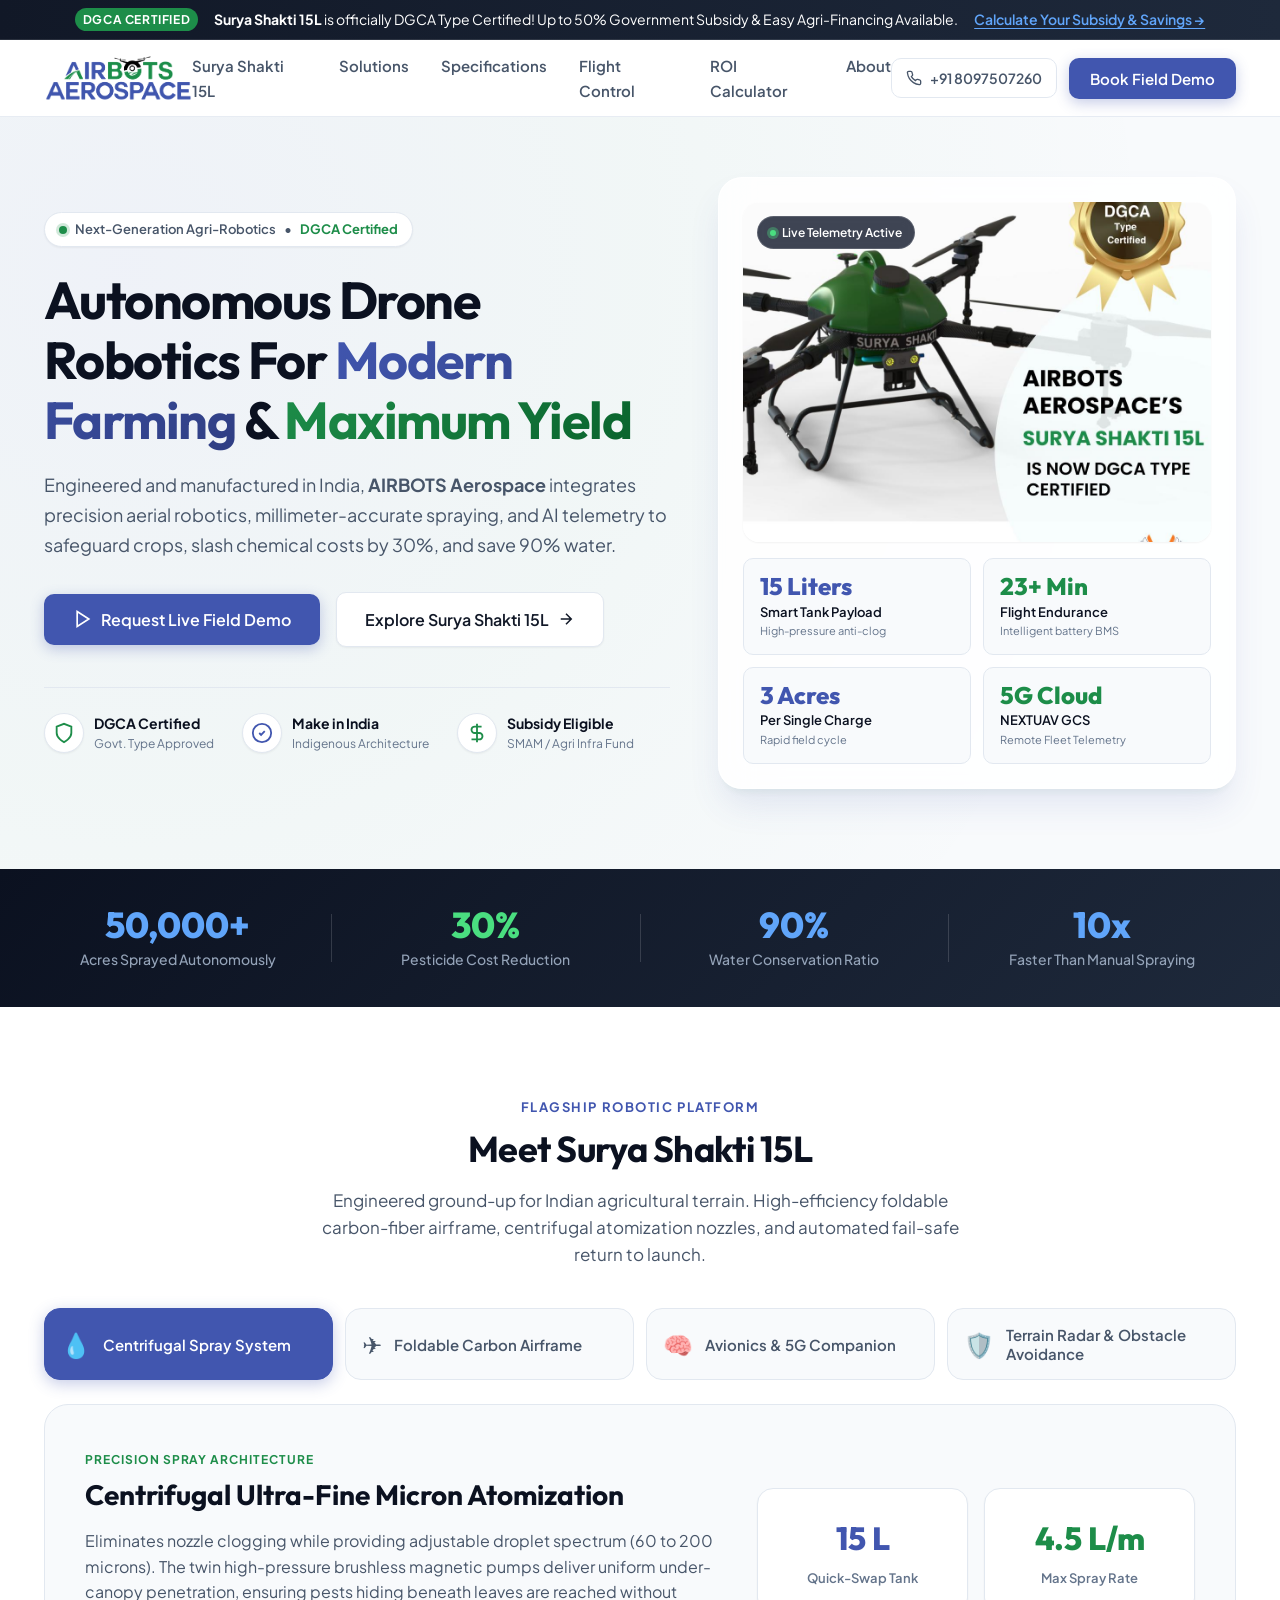
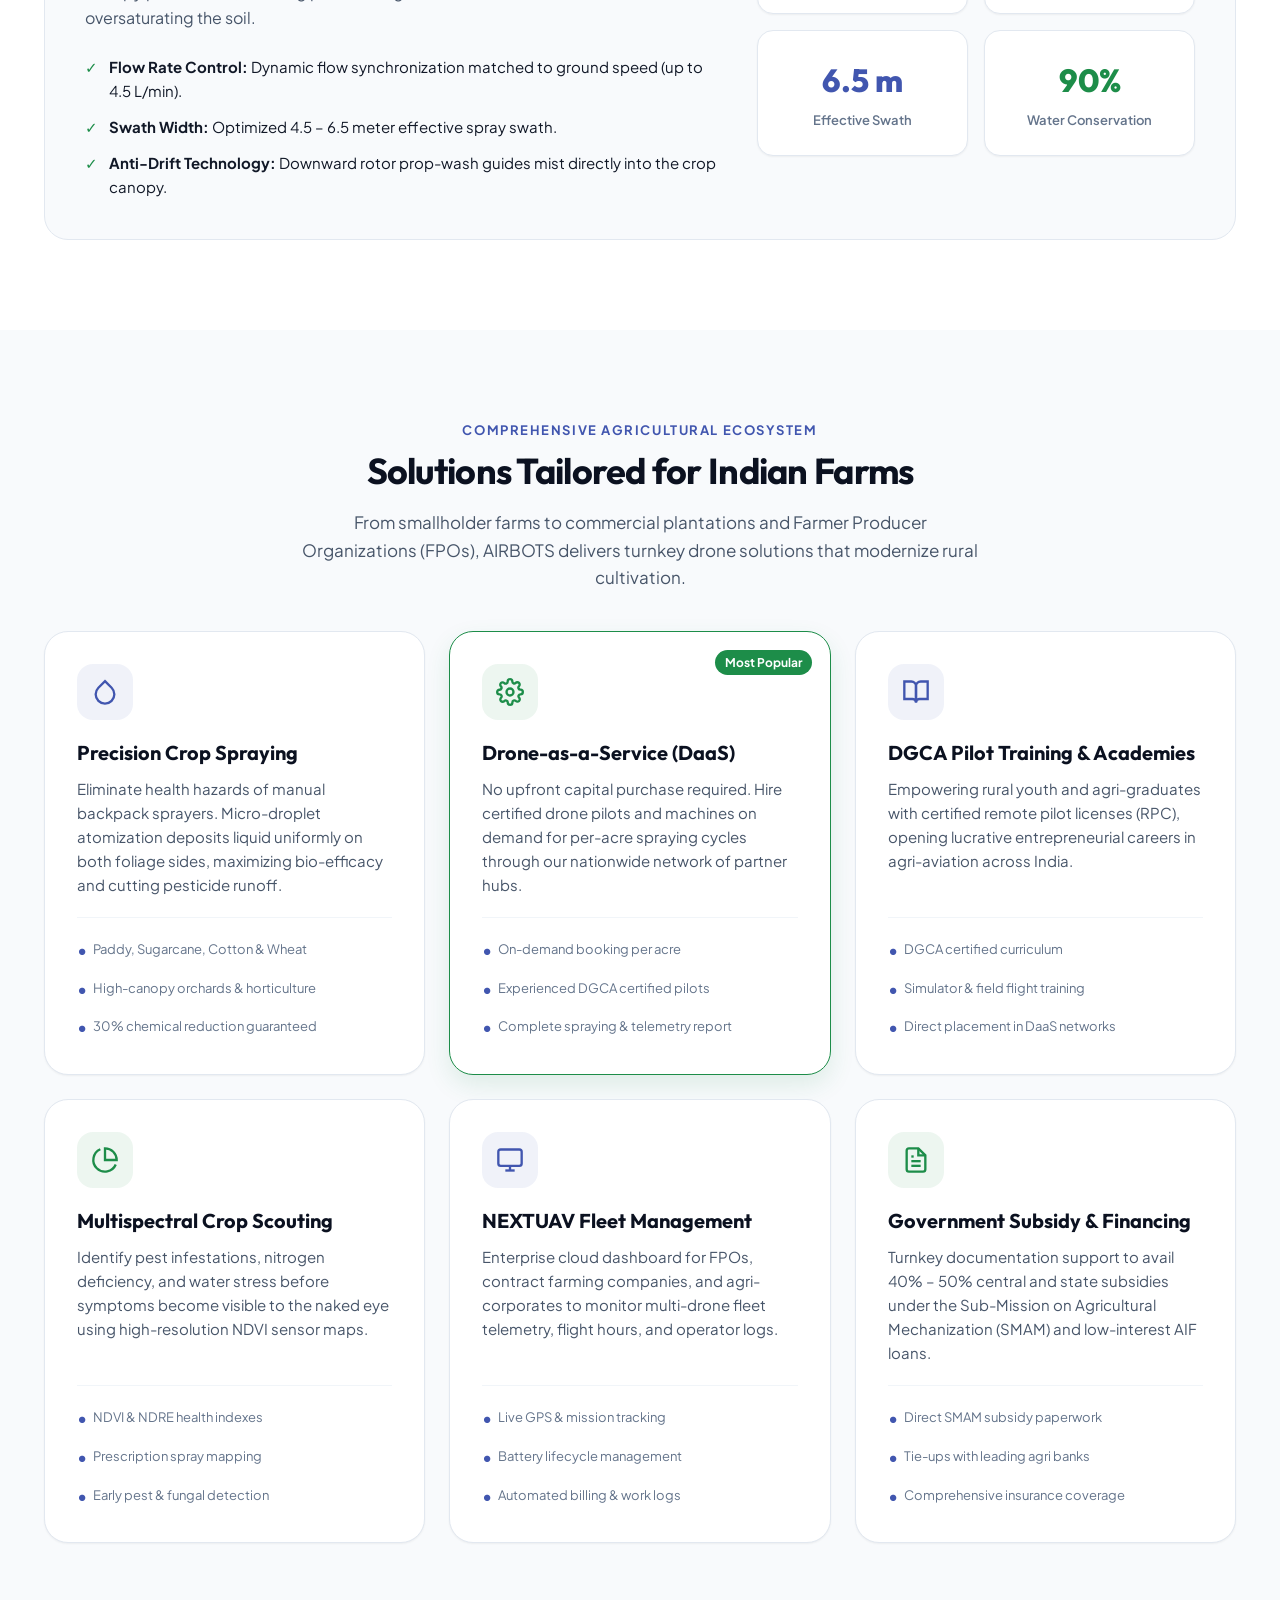
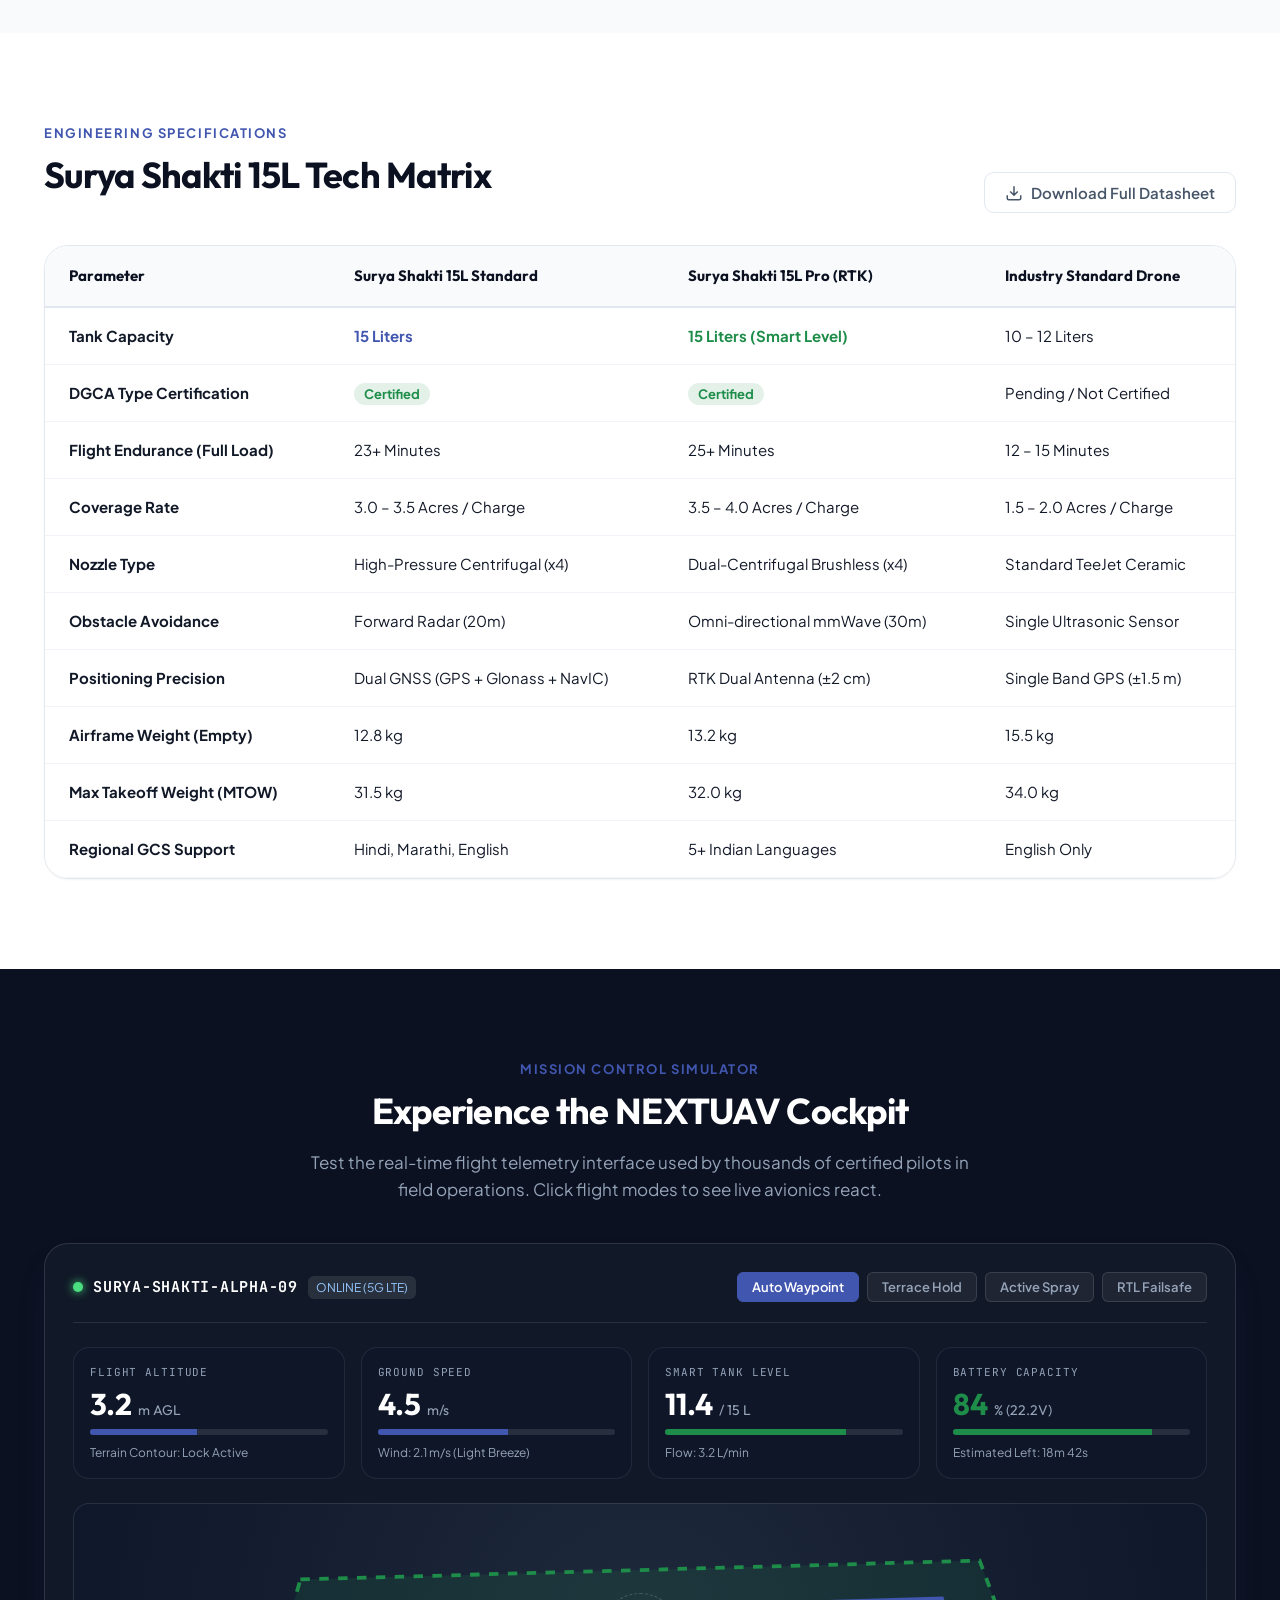
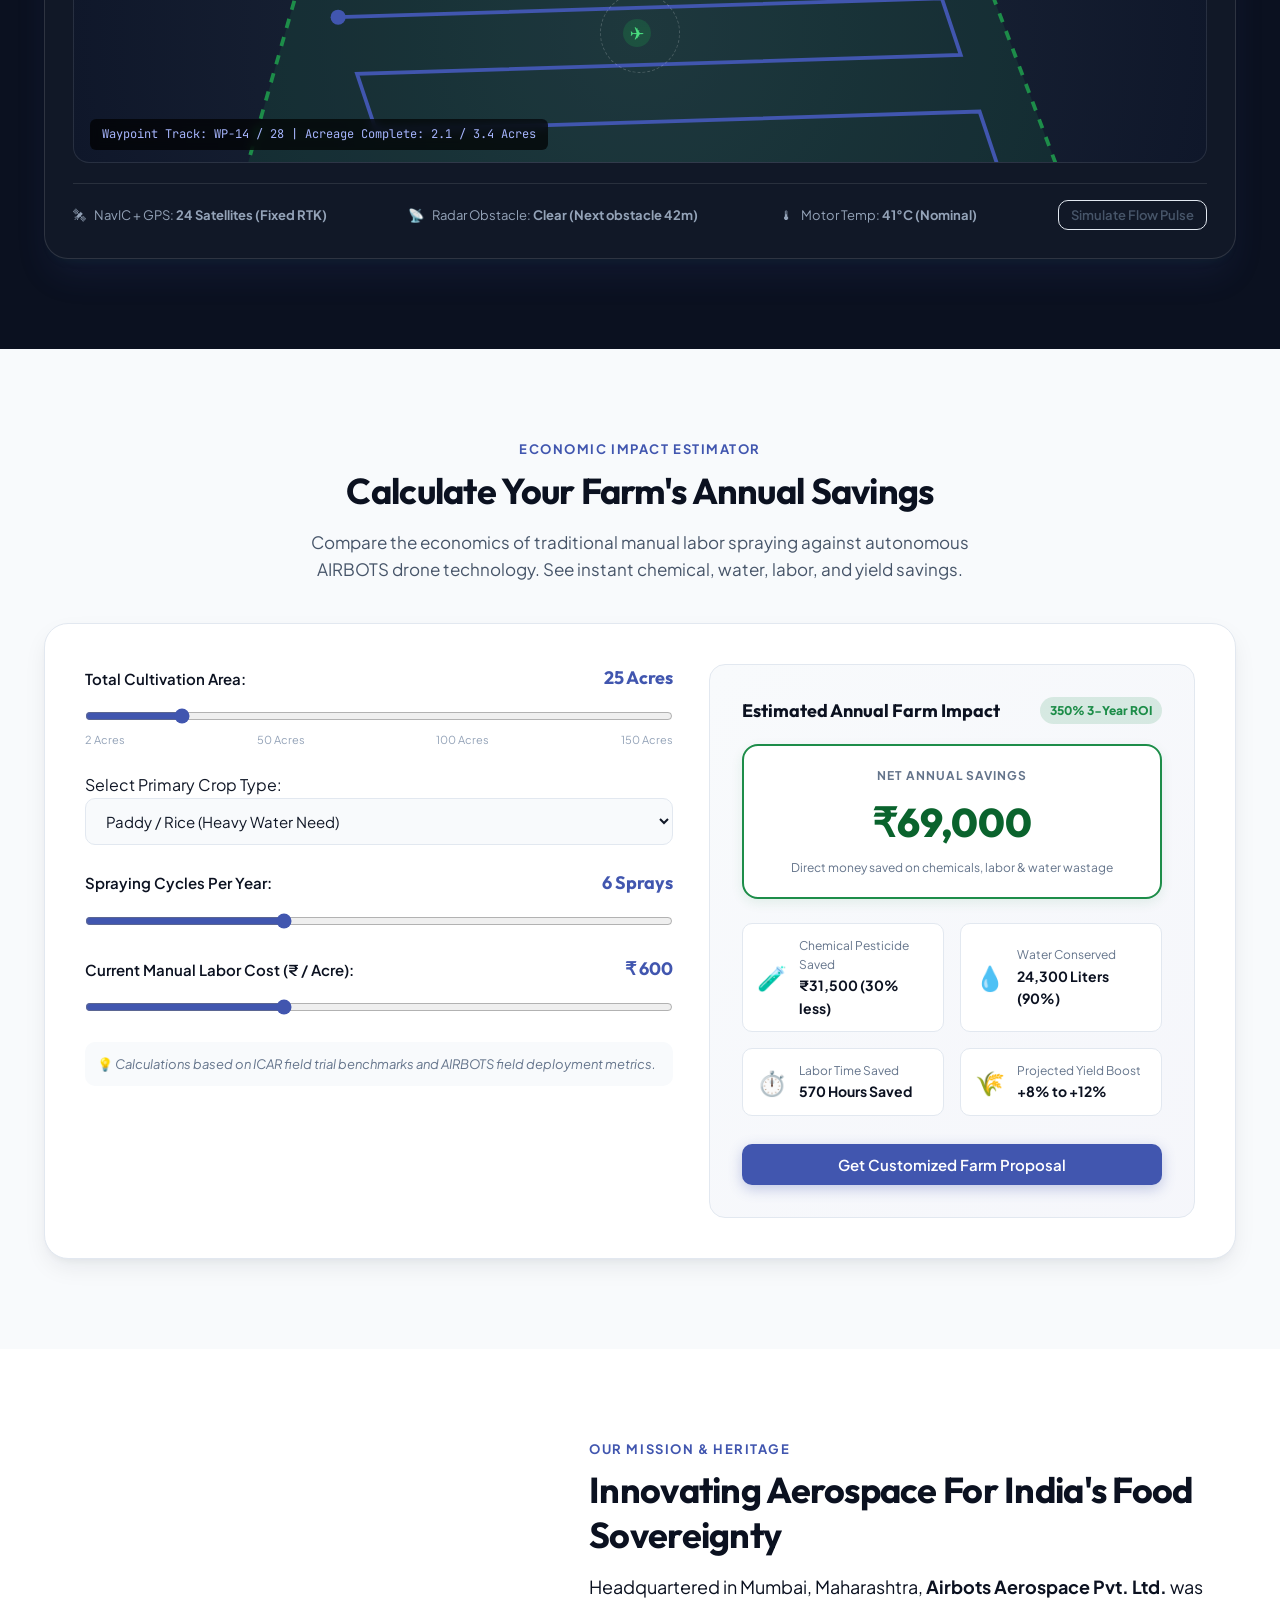
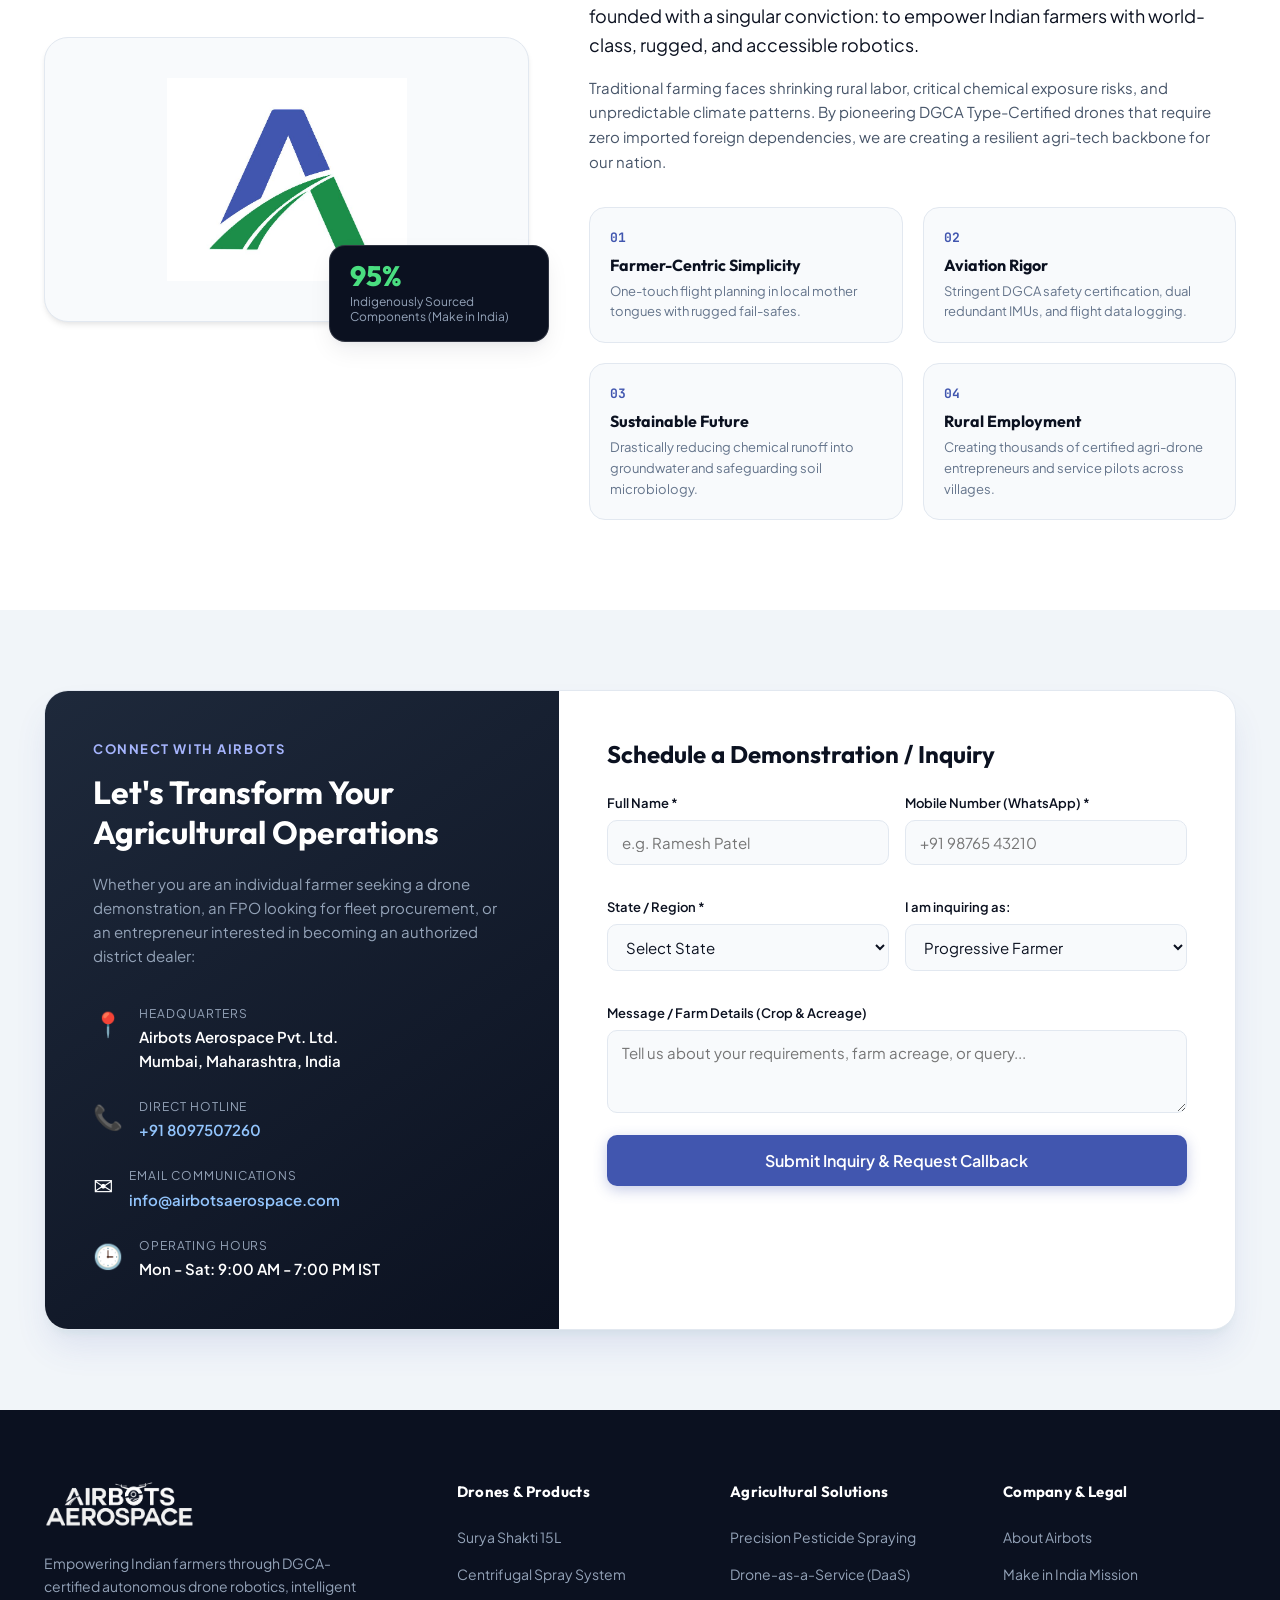
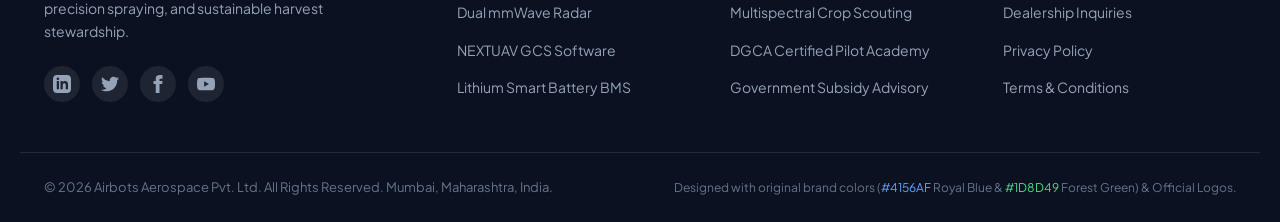
==== index.html @ 86935f3f "Initial commit of AIRBOTS Aerospace website & Streamlit app" ====
<!DOCTYPE html>
<html lang="en">
<head>
  <meta charset="UTF-8" />
  <meta name="viewport" content="width=device-width, initial-scale=1.0" />
  <title>AIRBOTS Aerospace — Autonomous Drone Robotics for Precision Agriculture</title>
  <link rel="icon" type="image/png" href="airbot_favicon.png" />
  <meta name="description" content="AIRBOTS Aerospace delivers DGCA Type-Certified autonomous agricultural drones, intelligent spraying solutions, and precision crop telemetry empowering farmers across India." />
  <meta name="theme-color" content="#4156AF" />

  <!-- Google Fonts: Inter & Outfit -->
  <link rel="preconnect" href="https://fonts.googleapis.com" />
  <link rel="preconnect" href="https://fonts.gstatic.com" crossorigin />
  <link href="https://fonts.googleapis.com/css2?family=Outfit:wght@400;500;600;700;800&family=Plus+Jakarta+Sans:wght@300;400;500;600;700&family=JetBrains+Mono:wght@400;600&display=swap" rel="stylesheet" />

  <link rel="stylesheet" href="styles.css" />
</head>
<body>
  <!-- Top Notification Ribbon -->
  <div class="top-banner">
    <div class="container top-banner-content">
      <div class="banner-badge">DGCA Certified</div>
      <p class="banner-text">
        <strong>Surya Shakti 15L</strong> is officially DGCA Type Certified! Up to 50% Government Subsidy & Easy Agri-Financing Available.
      </p>
      <a href="#calculator" class="banner-link">Calculate Your Subsidy & Savings &rarr;</a>
    </div>
  </div>

  <!-- Main Navigation Header -->
  <header class="site-header" id="navbar">
    <div class="container nav-container">
      <a href="#" class="brand-logo" aria-label="AIRBOTS Aerospace Homepage">
        <img src="airbot_logo.webp" alt="AIRBOTS AEROSPACE Logo" class="main-logo-img" />
      </a>

      <!-- Desktop Nav -->
      <nav class="main-nav" aria-label="Primary Navigation">
        <ul class="nav-list">
          <li class="nav-item"><a href="#drone" class="nav-link">Surya Shakti 15L</a></li>
          <li class="nav-item"><a href="#solutions" class="nav-link">Solutions</a></li>
          <li class="nav-item"><a href="#specs" class="nav-link">Specifications</a></li>
          <li class="nav-item"><a href="#telemetry" class="nav-link">Flight Control</a></li>
          <li class="nav-item"><a href="#calculator" class="nav-link">ROI Calculator</a></li>
          <li class="nav-item"><a href="#about" class="nav-link">About</a></li>
        </ul>
      </nav>

      <!-- Header Actions -->
      <div class="header-actions">
        <a href="tel:+918097507260" class="btn btn-outline nav-contact-btn">
          <svg width="16" height="16" viewBox="0 0 24 24" fill="none" stroke="currentColor" stroke-width="2"><path d="M22 16.92v3a2 2 0 0 1-2.18 2 19.79 19.79 0 0 1-8.63-3.07 19.5 19.5 0 0 1-6-6 19.79 19.79 0 0 1-3.07-8.67A2 2 0 0 1 4.11 2h3a2 2 0 0 1 2 1.72 12.84 12.84 0 0 0 .7 2.81 2 2 0 0 1-.45 2.11L8.09 9.91a16 16 0 0 0 6 6l1.27-1.27a2 2 0 0 1 2.11-.45 12.84 12.84 0 0 0 2.81.7A2 2 0 0 1 22 16.92z"></path></svg>
          <span>+91 8097507260</span>
        </a>
        <button class="btn btn-primary" onclick="openModal('demo')">Book Field Demo</button>

        <button class="mobile-menu-toggle" id="menuToggle" aria-label="Toggle Navigation">
          <span></span><span></span><span></span>
        </button>
      </div>
    </div>

    <!-- Mobile Drawer -->
    <div class="mobile-drawer" id="mobileDrawer">
      <ul class="mobile-nav-list">
        <li><a href="#drone" onclick="closeDrawer()">Surya Shakti 15L Drone</a></li>
        <li><a href="#solutions" onclick="closeDrawer()">Agricultural Solutions</a></li>
        <li><a href="#specs" onclick="closeDrawer()">Technical Specs</a></li>
        <li><a href="#telemetry" onclick="closeDrawer()">Telemetry HUD</a></li>
        <li><a href="#calculator" onclick="closeDrawer()">Savings Calculator</a></li>
        <li><a href="#about" onclick="closeDrawer()">About Airbots</a></li>
        <li><a href="#contact" onclick="closeDrawer()">Contact & Dealership</a></li>
      </ul>
      <div class="mobile-drawer-cta">
        <button class="btn btn-primary w-100" onclick="closeDrawer(); openModal('demo');">Book Flight Demo</button>
      </div>
    </div>
  </header>

  <!-- Hero Section -->
  <section class="hero-section" id="hero">
    <div class="container hero-grid">
      <div class="hero-content">
        <div class="brand-pill">
          <span class="pill-dot"></span>
          <span>Next-Generation Agri-Robotics</span>
          <span class="pill-sep">•</span>
          <span class="pill-accent">DGCA Certified</span>
        </div>

        <h1 class="hero-title">
          Autonomous Drone Robotics For <span class="text-gradient-blue">Modern Farming</span> & <span class="text-gradient-green">Maximum Yield</span>
        </h1>

        <p class="hero-description">
          Engineered and manufactured in India, <strong>AIRBOTS Aerospace</strong> integrates precision aerial robotics, millimeter-accurate spraying, and AI telemetry to safeguard crops, slash chemical costs by 30%, and save 90% water.
        </p>

        <div class="hero-cta-group">
          <button class="btn btn-primary btn-lg" onclick="openModal('demo')">
            <svg width="20" height="20" viewBox="0 0 24 24" fill="none" stroke="currentColor" stroke-width="2"><polygon points="5 3 19 12 5 21 5 3"></polygon></svg>
            <span>Request Live Field Demo</span>
          </button>
          <a href="#specs" class="btn btn-secondary btn-lg">
            <span>Explore Surya Shakti 15L</span>
            <svg width="18" height="18" viewBox="0 0 24 24" fill="none" stroke="currentColor" stroke-width="2"><path d="M5 12h14M12 5l7 7-7 7"/></svg>
          </a>
        </div>

        <!-- Trust Badges -->
        <div class="hero-trust-row">
          <div class="trust-badge-item">
            <div class="trust-icon">
              <svg width="22" height="22" viewBox="0 0 24 24" fill="none" stroke="#1D8D49" stroke-width="2"><path d="M12 22s8-4 8-10V5l-8-3-8 3v7c0 6 8 10 8 10z"/></svg>
            </div>
            <div>
              <div class="trust-label">DGCA Certified</div>
              <div class="trust-sub">Govt. Type Approved</div>
            </div>
          </div>
          <div class="trust-badge-item">
            <div class="trust-icon">
              <svg width="22" height="22" viewBox="0 0 24 24" fill="none" stroke="#4156AF" stroke-width="2"><circle cx="12" cy="12" r="10"/><path d="m9 12 2 2 4-4"/></svg>
            </div>
            <div>
              <div class="trust-label">Make in India</div>
              <div class="trust-sub">Indigenous Architecture</div>
            </div>
          </div>
          <div class="trust-badge-item">
            <div class="trust-icon">
              <svg width="22" height="22" viewBox="0 0 24 24" fill="none" stroke="#1D8D49" stroke-width="2"><path d="M12 2v20M17 5H9.5a3.5 3.5 0 0 0 0 7h5a3.5 3.5 0 0 1 0 7H6"/></svg>
            </div>
            <div>
              <div class="trust-label">Subsidy Eligible</div>
              <div class="trust-sub">SMAM / Agri Infra Fund</div>
            </div>
          </div>
        </div>
      </div>

      <!-- Hero Visual Showcase -->
      <div class="hero-visual">
        <div class="drone-card-glass">
          <div class="drone-image-wrapper">
            <img src="airbot_loader.jpeg" alt="Surya Shakti 15L DGCA Type Certified Drone" class="hero-drone-img" />
            <div class="drone-tag-floating">
              <span class="pulse-indicator"></span> Live Telemetry Active
            </div>
          </div>

          <!-- Quick Telemetry HUD Ribbon -->
          <div class="hero-metrics-grid">
            <div class="metric-card">
              <div class="metric-val text-blue">15 Liters</div>
              <div class="metric-title">Smart Tank Payload</div>
              <div class="metric-detail">High-pressure anti-clog</div>
            </div>
            <div class="metric-card">
              <div class="metric-val text-green">23+ Min</div>
              <div class="metric-title">Flight Endurance</div>
              <div class="metric-detail">Intelligent battery BMS</div>
            </div>
            <div class="metric-card">
              <div class="metric-val text-blue">3 Acres</div>
              <div class="metric-title">Per Single Charge</div>
              <div class="metric-detail">Rapid field cycle</div>
            </div>
            <div class="metric-card">
              <div class="metric-val text-green">5G Cloud</div>
              <div class="metric-title">NEXTUAV GCS</div>
              <div class="metric-detail">Remote Fleet Telemetry</div>
            </div>
          </div>
        </div>
      </div>
    </div>
  </section>

  <!-- Key Value Props Banner -->
  <section class="metrics-banner">
    <div class="container">
      <div class="metrics-strip">
        <div class="strip-item">
          <div class="strip-num">50,000+</div>
          <div class="strip-text">Acres Sprayed Autonomously</div>
        </div>
        <div class="strip-divider"></div>
        <div class="strip-item">
          <div class="strip-num">30%</div>
          <div class="strip-text">Pesticide Cost Reduction</div>
        </div>
        <div class="strip-divider"></div>
        <div class="strip-item">
          <div class="strip-num">90%</div>
          <div class="strip-text">Water Conservation Ratio</div>
        </div>
        <div class="strip-divider"></div>
        <div class="strip-item">
          <div class="strip-num">10x</div>
          <div class="strip-text">Faster Than Manual Spraying</div>
        </div>
      </div>
    </div>
  </section>

  <!-- Flagship Product: Surya Shakti 15L Section -->
  <section class="section-product" id="drone">
    <div class="container">
      <div class="section-header text-center">
        <div class="section-sub">FLAGSHIP ROBOTIC PLATFORM</div>
        <h2 class="section-title">Meet Surya Shakti 15L</h2>
        <p class="section-desc">
          Engineered ground-up for Indian agricultural terrain. High-efficiency foldable carbon-fiber airframe, centrifugal atomization nozzles, and automated fail-safe return to launch.
        </p>
      </div>

      <div class="product-interactive-layout">
        <div class="product-tabs-nav" role="tablist">
          <button class="ptab-btn active" onclick="switchProductTab('spraying')">
            <span class="ptab-icon">💧</span>
            <span>Centrifugal Spray System</span>
          </button>
          <button class="ptab-btn" onclick="switchProductTab('airframe')">
            <span class="ptab-icon">✈️</span>
            <span>Foldable Carbon Airframe</span>
          </button>
          <button class="ptab-btn" onclick="switchProductTab('avionics')">
            <span class="ptab-icon">🧠</span>
            <span>Avionics & 5G Companion</span>
          </button>
          <button class="ptab-btn" onclick="switchProductTab('safety')">
            <span class="ptab-icon">🛡️</span>
            <span>Terrain Radar & Obstacle Avoidance</span>
          </button>
        </div>

        <div class="product-display-panel">
          <div class="ptab-content active" id="tab-spraying">
            <div class="ptab-grid">
              <div class="ptab-text">
                <span class="tag-accent">Precision Spray Architecture</span>
                <h3>Centrifugal Ultra-Fine Micron Atomization</h3>
                <p>
                  Eliminates nozzle clogging while providing adjustable droplet spectrum (60 to 200 microns). The twin high-pressure brushless magnetic pumps deliver uniform under-canopy penetration, ensuring pests hiding beneath leaves are reached without oversaturating the soil.
                </p>
                <ul class="feature-bullets">
                  <li><strong>Flow Rate Control:</strong> Dynamic flow synchronization matched to ground speed (up to 4.5 L/min).</li>
                  <li><strong>Swath Width:</strong> Optimized 4.5 – 6.5 meter effective spray swath.</li>
                  <li><strong>Anti-Drift Technology:</strong> Downward rotor prop-wash guides mist directly into the crop canopy.</li>
                </ul>
              </div>
              <div class="ptab-card-stats">
                <div class="stat-box">
                  <div class="sb-val">15 L</div>
                  <div class="sb-lbl">Quick-Swap Tank</div>
                </div>
                <div class="stat-box">
                  <div class="sb-val">4.5 L/m</div>
                  <div class="sb-lbl">Max Spray Rate</div>
                </div>
                <div class="stat-box">
                  <div class="sb-val">6.5 m</div>
                  <div class="sb-lbl">Effective Swath</div>
                </div>
                <div class="stat-box">
                  <div class="sb-val">90%</div>
                  <div class="sb-lbl">Water Conservation</div>
                </div>
              </div>
            </div>
          </div>

          <div class="ptab-content" id="tab-airframe">
            <div class="ptab-grid">
              <div class="ptab-text">
                <span class="tag-accent">Aviation-Grade Engineering</span>
                <h3>High-Tensile Carbon Fiber & Aluminum Alloy</h3>
                <p>
                  Built to withstand rugged field conditions and harsh weather. Features a quick-release cross-folding arm mechanism that shrinks the drone's footprint by 65%, allowing a single operator to transport it on standard farm vehicles or two-wheelers.
                </p>
                <ul class="feature-bullets">
                  <li><strong>IP54 Ingress Protection:</strong> Resistant to dust, high moisture, and corrosive chemical washdowns.</li>
                  <li><strong>Quick Fold System:</strong> Under 60 seconds from transport mode to fully operational flight readiness.</li>
                  <li><strong>Vibration Damping:</strong> Aerospace-grade silicone mountings isolating high-frequency propulsion vibrations.</li>
                </ul>
              </div>
              <div class="ptab-card-stats">
                <div class="stat-box">
                  <div class="sb-val">65%</div>
                  <div class="sb-lbl">Volume Reduction Folded</div>
                </div>
                <div class="stat-box">
                  <div class="sb-val">IP54</div>
                  <div class="sb-lbl">Weather Resistance</div>
                </div>
                <div class="stat-box">
                  <div class="sb-val">&lt; 60s</div>
                  <div class="sb-lbl">Deployment Time</div>
                </div>
                <div class="stat-box">
                  <div class="sb-val">T-Motor</div>
                  <div class="sb-lbl">High-Torque Powertrain</div>
                </div>
              </div>
            </div>
          </div>

          <div class="ptab-content" id="tab-avionics">
            <div class="ptab-grid">
              <div class="ptab-text">
                <span class="tag-accent">Autonomous Intelligence</span>
                <h3>NEXTUAV 5G Companion Computer & Autopilot</h3>
                <p>
                  Powered by an on-board companion compute platform with dual GNSS RTK compatibility for centimeter-level flight paths. Operates autonomous waypoint routes, automatic resume after battery replacement, and real-time cloud data sync.
                </p>
                <ul class="feature-bullets">
                  <li><strong>Centimeter Accuracy:</strong> RTK dual-antenna positioning prevents overlap and missed strips.</li>
                  <li><strong>Regional GCS UI:</strong> Ground station software available in Hindi, Marathi, Telugu, Tamil, and English.</li>
                  <li><strong>Blackbox Flight Recorder:</strong> Full telemetry logging for safety compliance and maintenance alerts.</li>
                </ul>
              </div>
              <div class="ptab-card-stats">
                <div class="stat-box">
                  <div class="sb-val">5G RTK</div>
                  <div class="sb-lbl">Centimeter Precision</div>
                </div>
                <div class="stat-box">
                  <div class="sb-val">5+ Lang</div>
                  <div class="sb-lbl">Regional GCS UI</div>
                </div>
                <div class="stat-box">
                  <div class="sb-val">Auto</div>
                  <div class="sb-lbl">Breakpoint Resume</div>
                </div>
                <div class="stat-box">
                  <div class="sb-val">Live</div>
                  <div class="sb-lbl">Telemetry Cloud Sync</div>
                </div>
              </div>
            </div>
          </div>

          <div class="ptab-content" id="tab-safety">
            <div class="ptab-grid">
              <div class="ptab-text">
                <span class="tag-accent">Fail-Safe Protection</span>
                <h3>Millimeter-Wave Radar & Geofence Matrix</h3>
                <p>
                  Dual forward-looking and terrain-following mmWave radar sensors scan the terrain up to 30 meters ahead. The drone automatically contours across hilly terraces and avoids power lines, tree branches, and field obstacles seamlessly.
                </p>
                <ul class="feature-bullets">
                  <li><strong>Terrain Following:</strong> Maintains constant altitude above undulating crop canopies automatically.</li>
                  <li><strong>Autonomous Return to Launch (RTL):</strong> Triggered on low battery, signal loss, or liquid empty.</li>
                  <li><strong>Virtual Geofencing:</strong> Strict flight boundary enforcement complying with DGCA green-zone regulations.</li>
                </ul>
              </div>
              <div class="ptab-card-stats">
                <div class="stat-box">
                  <div class="sb-val">30 m</div>
                  <div class="sb-lbl">Radar Sensing Range</div>
                </div>
                <div class="stat-box">
                  <div class="sb-val">0.1 m</div>
                  <div class="sb-lbl">Terrain Contour Res</div>
                </div>
                <div class="stat-box">
                  <div class="sb-val">Triple</div>
                  <div class="sb-lbl">Redundant IMU/Compass</div>
                </div>
                <div class="stat-box">
                  <div class="sb-val">Auto RTL</div>
                  <div class="sb-lbl">Signal Loss Failsafe</div>
                </div>
              </div>
            </div>
          </div>
        </div>
      </div>
    </div>
  </section>

  <!-- Complete Agri-Tech Solutions Grid -->
  <section class="section-solutions" id="solutions">
    <div class="container">
      <div class="section-header text-center">
        <div class="section-sub">COMPREHENSIVE AGRICULTURAL ECOSYSTEM</div>
        <h2 class="section-title">Solutions Tailored for Indian Farms</h2>
        <p class="section-desc">
          From smallholder farms to commercial plantations and Farmer Producer Organizations (FPOs), AIRBOTS delivers turnkey drone solutions that modernize rural cultivation.
        </p>
      </div>

      <div class="solutions-grid">
        <div class="solution-card">
          <div class="sol-icon-box bg-blue-tint">
            <svg width="28" height="28" viewBox="0 0 24 24" fill="none" stroke="#4156AF" stroke-width="2"><path d="M12 2.69l5.66 5.66a8 8 0 1 1-11.31 0z"/></svg>
          </div>
          <h3>Precision Crop Spraying</h3>
          <p>
            Eliminate health hazards of manual backpack sprayers. Micro-droplet atomization deposits liquid uniformly on both foliage sides, maximizing bio-efficacy and cutting pesticide runoff.
          </p>
          <ul class="sol-list">
            <li>Paddy, Sugarcane, Cotton & Wheat</li>
            <li>High-canopy orchards & horticulture</li>
            <li>30% chemical reduction guaranteed</li>
          </ul>
        </div>

        <div class="solution-card featured-sol-card">
          <div class="badge-featured">Most Popular</div>
          <div class="sol-icon-box bg-green-tint">
            <svg width="28" height="28" viewBox="0 0 24 24" fill="none" stroke="#1D8D49" stroke-width="2"><circle cx="12" cy="12" r="3"/><path d="M19.4 15a1.65 1.65 0 0 0 .33 1.82l.06.06a2 2 0 0 1 0 2.83 2 2 0 0 1-2.83 0l-.06-.06a1.65 1.65 0 0 0-1.82-.33 1.65 1.65 0 0 0-1 1.51V21a2 2 0 0 1-2 2 2 2 0 0 1-2-2v-.09A1.65 1.65 0 0 0 9 19.4a1.65 1.65 0 0 0-1.82.33l-.06.06a2 2 0 0 1-2.83 0 2 2 0 0 1 0-2.83l.06-.06a1.65 1.65 0 0 0 .33-1.82 1.65 1.65 0 0 0-1.51-1H3a2 2 0 0 1-2-2 2 2 0 0 1 2-2h.09A1.65 1.65 0 0 0 4.6 9a1.65 1.65 0 0 0-.33-1.82l-.06-.06a2 2 0 0 1 0-2.83 2 2 0 0 1 2.83 0l.06.06a1.65 1.65 0 0 0 1.82.33H9a1.65 1.65 0 0 0 1-1.51V3a2 2 0 0 1 2-2 2 2 0 0 1 2 2v.09a1.65 1.65 0 0 0 1 1.51 1.65 1.65 0 0 0 1.82-.33l.06-.06a2 2 0 0 1 2.83 0 2 2 0 0 1 0 2.83l-.06.06a1.65 1.65 0 0 0-.33 1.82V9a1.65 1.65 0 0 0 1.51 1H21a2 2 0 0 1 2 2 2 2 0 0 1-2 2h-.09a1.65 1.65 0 0 0-1.51 1z"/></svg>
          </div>
          <h3>Drone-as-a-Service (DaaS)</h3>
          <p>
            No upfront capital purchase required. Hire certified drone pilots and machines on demand for per-acre spraying cycles through our nationwide network of partner hubs.
          </p>
          <ul class="sol-list">
            <li>On-demand booking per acre</li>
            <li>Experienced DGCA certified pilots</li>
            <li>Complete spraying & telemetry report</li>
          </ul>
        </div>

        <div class="solution-card">
          <div class="sol-icon-box bg-blue-tint">
            <svg width="28" height="28" viewBox="0 0 24 24" fill="none" stroke="#4156AF" stroke-width="2"><path d="M2 3h6a4 4 0 0 1 4 4v14a3 3 0 0 0-3-3H2z"/><path d="M22 3h-6a4 4 0 0 0-4 4v14a3 3 0 0 1 3-3h7z"/></svg>
          </div>
          <h3>DGCA Pilot Training & Academies</h3>
          <p>
            Empowering rural youth and agri-graduates with certified remote pilot licenses (RPC), opening lucrative entrepreneurial careers in agri-aviation across India.
          </p>
          <ul class="sol-list">
            <li>DGCA certified curriculum</li>
            <li>Simulator & field flight training</li>
            <li>Direct placement in DaaS networks</li>
          </ul>
        </div>

        <div class="solution-card">
          <div class="sol-icon-box bg-green-tint">
            <svg width="28" height="28" viewBox="0 0 24 24" fill="none" stroke="#1D8D49" stroke-width="2"><path d="M21.21 15.89A10 10 0 1 1 8 2.83"/><path d="M22 12A10 10 0 0 0 12 2v10z"/></svg>
          </div>
          <h3>Multispectral Crop Scouting</h3>
          <p>
            Identify pest infestations, nitrogen deficiency, and water stress before symptoms become visible to the naked eye using high-resolution NDVI sensor maps.
          </p>
          <ul class="sol-list">
            <li>NDVI & NDRE health indexes</li>
            <li>Prescription spray mapping</li>
            <li>Early pest & fungal detection</li>
          </ul>
        </div>

        <div class="solution-card">
          <div class="sol-icon-box bg-blue-tint">
            <svg width="28" height="28" viewBox="0 0 24 24" fill="none" stroke="#4156AF" stroke-width="2"><rect x="2" y="3" width="20" height="14" rx="2" ry="2"/><line x1="8" y1="21" x2="16" y2="21"/><line x1="12" y1="17" x2="12" y2="21"/></svg>
          </div>
          <h3>NEXTUAV Fleet Management</h3>
          <p>
            Enterprise cloud dashboard for FPOs, contract farming companies, and agri-corporates to monitor multi-drone fleet telemetry, flight hours, and operator logs.
          </p>
          <ul class="sol-list">
            <li>Live GPS & mission tracking</li>
            <li>Battery lifecycle management</li>
            <li>Automated billing & work logs</li>
          </ul>
        </div>

        <div class="solution-card">
          <div class="sol-icon-box bg-green-tint">
            <svg width="28" height="28" viewBox="0 0 24 24" fill="none" stroke="#1D8D49" stroke-width="2"><path d="M14 2H6a2 2 0 0 0-2 2v16a2 2 0 0 0 2 2h12a2 2 0 0 0 2-2V8z"/><polyline points="14 2 14 8 20 8"/><line x1="16" y1="13" x2="8" y2="13"/><line x1="16" y1="17" x2="8" y2="17"/><polyline points="10 9 9 9 8 9"/></svg>
          </div>
          <h3>Government Subsidy & Financing</h3>
          <p>
            Turnkey documentation support to avail 40% – 50% central and state subsidies under the Sub-Mission on Agricultural Mechanization (SMAM) and low-interest AIF loans.
          </p>
          <ul class="sol-list">
            <li>Direct SMAM subsidy paperwork</li>
            <li>Tie-ups with leading agri banks</li>
            <li>Comprehensive insurance coverage</li>
          </ul>
        </div>
      </div>
    </div>
  </section>

  <!-- Technical Specifications Matrix -->
  <section class="section-specs" id="specs">
    <div class="container">
      <div class="specs-header-row">
        <div>
          <div class="section-sub">ENGINEERING SPECIFICATIONS</div>
          <h2 class="section-title">Surya Shakti 15L Tech Matrix</h2>
        </div>
        <div class="specs-actions">
          <button class="btn btn-outline" onclick="openModal('brochure')">
            <svg width="18" height="18" viewBox="0 0 24 24" fill="none" stroke="currentColor" stroke-width="2"><path d="M21 15v4a2 2 0 0 1-2 2H5a2 2 0 0 1-2-2v-4M7 10l5 5 5-5M12 15V3"/></svg>
            <span>Download Full Datasheet</span>
          </button>
        </div>
      </div>

      <div class="specs-table-container">
        <table class="specs-table">
          <thead>
            <tr>
              <th>Parameter</th>
              <th>Surya Shakti 15L Standard</th>
              <th>Surya Shakti 15L Pro (RTK)</th>
              <th>Industry Standard Drone</th>
            </tr>
          </thead>
          <tbody>
            <tr>
              <td><strong>Tank Capacity</strong></td>
              <td><span class="badge-spec">15 Liters</span></td>
              <td><span class="badge-spec spec-pro">15 Liters (Smart Level)</span></td>
              <td>10 – 12 Liters</td>
            </tr>
            <tr>
              <td><strong>DGCA Type Certification</strong></td>
              <td><span class="badge-green">Certified</span></td>
              <td><span class="badge-green">Certified</span></td>
              <td>Pending / Not Certified</td>
            </tr>
            <tr>
              <td><strong>Flight Endurance (Full Load)</strong></td>
              <td>23+ Minutes</td>
              <td>25+ Minutes</td>
              <td>12 – 15 Minutes</td>
            </tr>
            <tr>
              <td><strong>Coverage Rate</strong></td>
              <td>3.0 – 3.5 Acres / Charge</td>
              <td>3.5 – 4.0 Acres / Charge</td>
              <td>1.5 – 2.0 Acres / Charge</td>
            </tr>
            <tr>
              <td><strong>Nozzle Type</strong></td>
              <td>High-Pressure Centrifugal (x4)</td>
              <td>Dual-Centrifugal Brushless (x4)</td>
              <td>Standard TeeJet Ceramic</td>
            </tr>
            <tr>
              <td><strong>Obstacle Avoidance</strong></td>
              <td>Forward Radar (20m)</td>
              <td>Omni-directional mmWave (30m)</td>
              <td>Single Ultrasonic Sensor</td>
            </tr>
            <tr>
              <td><strong>Positioning Precision</strong></td>
              <td>Dual GNSS (GPS + Glonass + NavIC)</td>
              <td>RTK Dual Antenna (±2 cm)</td>
              <td>Single Band GPS (±1.5 m)</td>
            </tr>
            <tr>
              <td><strong>Airframe Weight (Empty)</strong></td>
              <td>12.8 kg</td>
              <td>13.2 kg</td>
              <td>15.5 kg</td>
            </tr>
            <tr>
              <td><strong>Max Takeoff Weight (MTOW)</strong></td>
              <td>31.5 kg</td>
              <td>32.0 kg</td>
              <td>34.0 kg</td>
            </tr>
            <tr>
              <td><strong>Regional GCS Support</strong></td>
              <td>Hindi, Marathi, English</td>
              <td>5+ Indian Languages</td>
              <td>English Only</td>
            </tr>
          </tbody>
        </table>
      </div>
    </div>
  </section>

  <!-- Live Telemetry / Flight HUD Simulator -->
  <section class="section-telemetry" id="telemetry">
    <div class="container">
      <div class="section-header text-center">
        <div class="section-sub">MISSION CONTROL SIMULATOR</div>
        <h2 class="section-title">Experience the NEXTUAV Cockpit</h2>
        <p class="section-desc">
          Test the real-time flight telemetry interface used by thousands of certified pilots in field operations. Click flight modes to see live avionics react.
        </p>
      </div>

      <div class="hud-simulator-card">
        <!-- HUD Header Bar -->
        <div class="hud-top-bar">
          <div class="hud-drone-status">
            <span class="hud-indicator active"></span>
            <span class="hud-text-bold">SURYA-SHAKTI-ALPHA-09</span>
            <span class="hud-tag">ONLINE (5G LTE)</span>
          </div>

          <div class="hud-flight-modes">
            <button class="mode-btn active" onclick="setFlightMode('auto')">Auto Waypoint</button>
            <button class="mode-btn" onclick="setFlightMode('hover')">Terrace Hold</button>
            <button class="mode-btn" onclick="setFlightMode('spray')">Active Spray</button>
            <button class="mode-btn btn-rtl" onclick="setFlightMode('rtl')">RTL Failsafe</button>
          </div>
        </div>

        <!-- HUD Gauges Grid -->
        <div class="hud-gauges-grid">
          <div class="gauge-card">
            <div class="gauge-label">FLIGHT ALTITUDE</div>
            <div class="gauge-value" id="hudAlt">3.2 <span class="unit">m AGL</span></div>
            <div class="gauge-bar-bg"><div class="gauge-bar-fill" id="altBar" style="width: 45%;"></div></div>
            <div class="gauge-sub">Terrain Contour: Lock Active</div>
          </div>

          <div class="gauge-card">
            <div class="gauge-label">GROUND SPEED</div>
            <div class="gauge-value" id="hudSpeed">4.5 <span class="unit">m/s</span></div>
            <div class="gauge-bar-bg"><div class="gauge-bar-fill" id="speedBar" style="width: 55%;"></div></div>
            <div class="gauge-sub">Wind: 2.1 m/s (Light Breeze)</div>
          </div>

          <div class="gauge-card">
            <div class="gauge-label">SMART TANK LEVEL</div>
            <div class="gauge-value" id="hudTank">11.8 <span class="unit">/ 15 L</span></div>
            <div class="gauge-bar-bg"><div class="gauge-bar-fill" id="tankBar" style="width: 78%; background-color: var(--primary-green);"></div></div>
            <div class="gauge-sub">Flow: <span id="hudFlow">3.2 L/min</span></div>
          </div>

          <div class="gauge-card">
            <div class="gauge-label">BATTERY CAPACITY</div>
            <div class="gauge-value text-green" id="hudBattery">84 <span class="unit">% (22.2V)</span></div>
            <div class="gauge-bar-bg"><div class="gauge-bar-fill" id="batteryBar" style="width: 84%; background-color: var(--primary-green);"></div></div>
            <div class="gauge-sub">Estimated Left: 18m 42s</div>
          </div>
        </div>

        <!-- HUD Radar & Satellite Map Mock -->
        <div class="hud-map-canvas">
          <div class="hud-canvas-overlay">
            <div class="hud-crosshair"></div>
            <div class="hud-drone-blip" id="droneBlip">
              <div class="blip-ripple"></div>
              <div class="blip-drone-icon">✈</div>
            </div>
            <div class="hud-field-polygon">
              <svg width="100%" height="100%" viewBox="0 0 600 240">
                <polygon points="120,40 480,30 540,190 80,180" fill="rgba(29, 141, 73, 0.15)" stroke="#1D8D49" stroke-width="2" stroke-dasharray="5 5" />
                <polyline points="140,60 460,50 470,80 150,90 160,120 480,110 490,140 170,150" fill="none" stroke="#4156AF" stroke-width="2" />
                <circle cx="140" cy="60" r="4" fill="#4156AF" />
                <circle cx="170" cy="150" r="4" fill="#1D8D49" />
              </svg>
            </div>
            <div class="hud-map-badge">Waypoint Track: WP-14 / 28 | Acreage Complete: 2.1 / 3.4 Acres</div>
          </div>
        </div>

        <!-- HUD Footer Telemetry Status -->
        <div class="hud-footer">
          <div class="telemetry-item">
            <span class="t-icon">🛰</span>
            <span>NavIC + GPS: <strong>24 Satellites (Fixed RTK)</strong></span>
          </div>
          <div class="telemetry-item">
            <span class="t-icon">📡</span>
            <span>Radar Obstacle: <strong>Clear (Next obstacle 42m)</strong></span>
          </div>
          <div class="telemetry-item">
            <span class="t-icon">🌡</span>
            <span>Motor Temp: <strong>41°C (Nominal)</strong></span>
          </div>
          <div class="telemetry-item">
            <button class="btn btn-sm btn-outline" onclick="triggerSimulatorTick()">Simulate Flow Pulse</button>
          </div>
        </div>
      </div>
    </div>
  </section>

  <!-- Interactive Agricultural ROI & Savings Calculator -->
  <section class="section-calculator" id="calculator">
    <div class="container">
      <div class="section-header text-center">
        <div class="section-sub">ECONOMIC IMPACT ESTIMATOR</div>
        <h2 class="section-title">Calculate Your Farm's Annual Savings</h2>
        <p class="section-desc">
          Compare the economics of traditional manual labor spraying against autonomous AIRBOTS drone technology. See instant chemical, water, labor, and yield savings.
        </p>
      </div>

      <div class="calc-card-container">
        <!-- Controls Column -->
        <div class="calc-controls">
          <div class="calc-group">
            <div class="calc-label-row">
              <label for="farmSize">Total Cultivation Area:</label>
              <span class="calc-val-display" id="farmSizeVal">25 Acres</span>
            </div>
            <input type="range" id="farmSize" min="2" max="150" value="25" class="calc-slider" oninput="updateCalculator()" />
            <div class="slider-ticks">
              <span>2 Acres</span>
              <span>50 Acres</span>
              <span>100 Acres</span>
              <span>150 Acres</span>
            </div>
          </div>

          <div class="calc-group">
            <label for="cropType">Select Primary Crop Type:</label>
            <select id="cropType" class="calc-select" onchange="updateCalculator()">
              <option value="cotton">Cotton / BT Cotton (High Spray Frequency)</option>
              <option value="paddy" selected>Paddy / Rice (Heavy Water Need)</option>
              <option value="sugarcane">Sugarcane (Tall Canopy Difficulty)</option>
              <option value="wheat">Wheat / Cereals</option>
              <option value="horticulture">Chili / Vegetables / Fruit Orchards</option>
            </select>
          </div>

          <div class="calc-group">
            <div class="calc-label-row">
              <label for="sprayCycles">Spraying Cycles Per Year:</label>
              <span class="calc-val-display" id="cyclesVal">6 Sprays</span>
            </div>
            <input type="range" id="sprayCycles" min="2" max="14" value="6" class="calc-slider" oninput="updateCalculator()" />
          </div>

          <div class="calc-group">
            <div class="calc-label-row">
              <label for="manualCost">Current Manual Labor Cost (₹ / Acre):</label>
              <span class="calc-val-display" id="laborCostVal">₹ 600</span>
            </div>
            <input type="range" id="manualCost" min="300" max="1200" step="50" value="600" class="calc-slider" oninput="updateCalculator()" />
          </div>

          <div class="calc-note">
            💡 <em>Calculations based on ICAR field trial benchmarks and AIRBOTS field deployment metrics.</em>
          </div>
        </div>

        <!-- Live Output Column -->
        <div class="calc-results">
          <div class="results-header">
            <h4>Estimated Annual Farm Impact</h4>
            <span class="badge-roi">350% 3-Year ROI</span>
          </div>

          <div class="savings-highlight-card">
            <div class="sh-label">NET ANNUAL SAVINGS</div>
            <div class="sh-amount" id="totalSavings">₹ 1,12,500</div>
            <div class="sh-sub">Direct money saved on chemicals, labor & water wastage</div>
          </div>

          <div class="results-breakdown-grid">
            <div class="res-item">
              <div class="res-icon">🧪</div>
              <div class="res-info">
                <div class="res-title">Chemical Pesticide Saved</div>
                <div class="res-val" id="chemSaved">₹ 45,000 (30% less)</div>
              </div>
            </div>

            <div class="res-item">
              <div class="res-icon">💧</div>
              <div class="res-info">
                <div class="res-title">Water Conserved</div>
                <div class="res-val" id="waterSaved">27,000 Liters (90%)</div>
              </div>
            </div>

            <div class="res-item">
              <div class="res-icon">⏱️</div>
              <div class="res-info">
                <div class="res-title">Labor Time Saved</div>
                <div class="res-val" id="timeSaved">180 Hours</div>
              </div>
            </div>

            <div class="res-item">
              <div class="res-icon">🌾</div>
              <div class="res-info">
                <div class="res-title">Projected Yield Boost</div>
                <div class="res-val" id="yieldBoost">+8% to +12%</div>
              </div>
            </div>
          </div>

          <div class="calc-cta-row">
            <button class="btn btn-primary w-100" onclick="openModal('quote')">Get Customized Farm Proposal</button>
          </div>
        </div>
      </div>
    </div>
  </section>

  <!-- About & Mission Section -->
  <section class="section-about" id="about">
    <div class="container about-grid">
      <div class="about-image-col">
        <div class="about-card-wrapper">
          <div class="about-emblem-container">
            <img src="airbot_wp.jpg" alt="AIRBOTS Aerospace Emblem" class="about-emblem-img" />
          </div>
          <div class="about-floating-card">
            <div class="afc-num">95%</div>
            <div class="afc-text">Indigenously Sourced Components (Make in India)</div>
          </div>
        </div>
      </div>

      <div class="about-text-col">
        <div class="section-sub">OUR MISSION & HERITAGE</div>
        <h2 class="section-title">Innovating Aerospace For India's Food Sovereignty</h2>
        <p class="about-lead">
          Headquartered in Mumbai, Maharashtra, <strong>Airbots Aerospace Pvt. Ltd.</strong> was founded with a singular conviction: to empower Indian farmers with world-class, rugged, and accessible robotics.
        </p>
        <p class="about-body">
          Traditional farming faces shrinking rural labor, critical chemical exposure risks, and unpredictable climate patterns. By pioneering DGCA Type-Certified drones that require zero imported foreign dependencies, we are creating a resilient agri-tech backbone for our nation.
        </p>

        <div class="about-pillars-grid">
          <div class="pillar-box">
            <div class="pillar-num">01</div>
            <h4>Farmer-Centric Simplicity</h4>
            <p>One-touch flight planning in local mother tongues with rugged fail-safes.</p>
          </div>
          <div class="pillar-box">
            <div class="pillar-num">02</div>
            <h4>Aviation Rigor</h4>
            <p>Stringent DGCA safety certification, dual redundant IMUs, and flight data logging.</p>
          </div>
          <div class="pillar-box">
            <div class="pillar-num">03</div>
            <h4>Sustainable Future</h4>
            <p>Drastically reducing chemical runoff into groundwater and safeguarding soil microbiology.</p>
          </div>
          <div class="pillar-box">
            <div class="pillar-num">04</div>
            <h4>Rural Employment</h4>
            <p>Creating thousands of certified agri-drone entrepreneurs and service pilots across villages.</p>
          </div>
        </div>
      </div>
    </div>
  </section>

  <!-- Dealership & Contact Section -->
  <section class="section-contact" id="contact">
    <div class="container">
      <div class="contact-card-glass">
        <div class="contact-grid">
          <div class="contact-info-panel">
            <div class="section-sub" style="color: #A5B4FC;">CONNECT WITH AIRBOTS</div>
            <h2>Let's Transform Your Agricultural Operations</h2>
            <p>
              Whether you are an individual farmer seeking a drone demonstration, an FPO looking for fleet procurement, or an entrepreneur interested in becoming an authorized district dealer:
            </p>

            <div class="contact-items">
              <div class="c-item">
                <div class="c-icon">📍</div>
                <div>
                  <div class="c-label">Headquarters</div>
                  <div class="c-val">Airbots Aerospace Pvt. Ltd.<br/>Mumbai, Maharashtra, India</div>
                </div>
              </div>

              <div class="c-item">
                <div class="c-icon">📞</div>
                <div>
                  <div class="c-label">Direct Hotline</div>
                  <div class="c-val"><a href="tel:+918097507260">+91 8097507260</a></div>
                </div>
              </div>

              <div class="c-item">
                <div class="c-icon">✉️</div>
                <div>
                  <div class="c-label">Email Communications</div>
                  <div class="c-val"><a href="mailto:info@airbotsaerospace.com">info@airbotsaerospace.com</a></div>
                </div>
              </div>

              <div class="c-item">
                <div class="c-icon">🕒</div>
                <div>
                  <div class="c-label">Operating Hours</div>
                  <div class="c-val">Mon - Sat: 9:00 AM - 7:00 PM IST</div>
                </div>
              </div>
            </div>
          </div>

          <!-- Contact Form Panel -->
          <div class="contact-form-panel">
            <h3>Schedule a Demonstration / Inquiry</h3>
            <form id="contactForm" onsubmit="handleFormSubmit(event)">
              <div class="form-row">
                <div class="form-group">
                  <label for="cName">Full Name *</label>
                  <input type="text" id="cName" class="form-input" placeholder="e.g. Ramesh Patel" required />
                </div>
                <div class="form-group">
                  <label for="cPhone">Mobile Number (WhatsApp) *</label>
                  <input type="tel" id="cPhone" class="form-input" placeholder="+91 98765 43210" required />
                </div>
              </div>

              <div class="form-row">
                <div class="form-group">
                  <label for="cState">State / Region *</label>
                  <select id="cState" class="form-input" required>
                    <option value="">Select State</option>
                    <option value="MH">Maharashtra</option>
                    <option value="GJ">Gujarat</option>
                    <option value="MP">Madhya Pradesh</option>
                    <option value="KA">Karnataka</option>
                    <option value="AP">Andhra Pradesh / Telangana</option>
                    <option value="PB">Punjab / Haryana</option>
                    <option value="UP">Uttar Pradesh</option>
                    <option value="OTHER">Other State / Union Territory</option>
                  </select>
                </div>
                <div class="form-group">
                  <label for="cType">I am inquiring as:</label>
                  <select id="cType" class="form-input">
                    <option value="farmer">Progressive Farmer</option>
                    <option value="dealer">Dealership / Franchisee Applicant</option>
                    <option value="fpo">FPO / Cooperative Society</option>
                    <option value="pilot">Drone Pilot Training Aspirant</option>
                    <option value="corporate">Agri-Business Enterprise</option>
                  </select>
                </div>
              </div>

              <div class="form-group">
                <label for="cMessage">Message / Farm Details (Crop & Acreage)</label>
                <textarea id="cMessage" rows="3" class="form-input" placeholder="Tell us about your requirements, farm acreage, or query..."></textarea>
              </div>

              <button type="submit" class="btn btn-primary btn-lg w-100" id="submitBtn">
                Submit Inquiry & Request Callback
              </button>
            </form>
            <div id="formFeedback" class="form-feedback hidden"></div>
          </div>
        </div>
      </div>
    </div>
  </section>

  <!-- Primary Footer -->
  <footer class="site-footer">
    <div class="container footer-top-row">
      <div class="footer-col-brand">
        <!-- Exact white logo on dark background -->
        <a href="#" class="footer-logo-link">
          <img src="airbot_logofoot.webp" alt="AIRBOTS AEROSPACE Logo (White)" class="footer-logo-img" />
        </a>
        <p class="footer-tagline">
          Empowering Indian farmers through DGCA-certified autonomous drone robotics, intelligent precision spraying, and sustainable harvest stewardship.
        </p>
        <div class="footer-social-row">
          <a href="https://linkedin.com" target="_blank" rel="noopener" class="social-icon" aria-label="LinkedIn">
            <svg width="18" height="18" fill="currentColor" viewBox="0 0 24 24"><path d="M19 0h-14c-2.761 0-5 2.239-5 5v14c0 2.761 2.239 5 5 5h14c2.762 0 5-2.239 5-5v-14c0-2.761-2.238-5-5-5zm-11 19h-3v-11h3v11zm-1.5-12.268c-.966 0-1.75-.79-1.75-1.764s.784-1.764 1.75-1.764 1.75.79 1.75 1.764-.783 1.764-1.75 1.764zm13.5 12.268h-3v-5.604c0-3.368-4-3.113-4 0v5.604h-3v-11h3v1.765c1.396-2.586 7-2.777 7 2.476v6.759z"/></svg>
          </a>
          <a href="https://twitter.com" target="_blank" rel="noopener" class="social-icon" aria-label="Twitter">
            <svg width="18" height="18" fill="currentColor" viewBox="0 0 24 24"><path d="M24 4.557c-.883.392-1.832.656-2.828.775 1.017-.609 1.798-1.574 2.165-2.724-.951.564-2.005.974-3.127 1.195-.897-.957-2.178-1.555-3.594-1.555-3.179 0-5.515 2.966-4.797 6.045-4.091-.205-7.719-2.165-10.148-5.144-1.29 2.213-.669 5.108 1.523 6.574-.806-.026-1.566-.247-2.229-.616-.054 2.281 1.581 4.415 3.949 4.89-.693.188-1.452.232-2.224.084.626 1.956 2.444 3.379 4.6 3.419-2.07 1.623-4.678 2.348-7.29 2.04 2.179 1.397 4.768 2.212 7.548 2.212 9.142 0 14.307-7.721 13.995-14.646.962-.695 1.797-1.562 2.457-2.549z"/></svg>
          </a>
          <a href="https://facebook.com" target="_blank" rel="noopener" class="social-icon" aria-label="Facebook">
            <svg width="18" height="18" fill="currentColor" viewBox="0 0 24 24"><path d="M9 8h-3v4h3v12h5v-12h3.642l.358-4h-4v-1.667c0-.955.192-1.333 1.115-1.333h2.885v-5h-3.808c-3.596 0-5.192 1.583-5.192 4.615v3.385z"/></svg>
          </a>
          <a href="https://youtube.com" target="_blank" rel="noopener" class="social-icon" aria-label="YouTube">
            <svg width="18" height="18" fill="currentColor" viewBox="0 0 24 24"><path d="M23.498 6.186a3.016 3.016 0 0 0-2.122-2.136C19.505 3.545 12 3.545 12 3.545s-7.505 0-9.377.505A3.017 3.017 0 0 0 .502 6.186C0 8.07 0 12 0 12s0 3.93.502 5.814a3.016 3.016 0 0 0 2.122 2.136c1.871.505 9.376.505 9.376.505s7.505 0 9.377-.505a3.015 3.015 0 0 0 2.122-2.136C24 15.93 24 12 24 12s0-3.93-.502-5.814zM9.545 15.568V8.432L15.818 12l-6.273 3.568z"/></svg>
          </a>
        </div>
      </div>

      <div class="footer-links-col">
        <div class="footer-heading">Drones & Products</div>
        <ul class="footer-nav">
          <li><a href="#drone">Surya Shakti 15L</a></li>
          <li><a href="#specs">Centrifugal Spray System</a></li>
          <li><a href="#specs">Dual mmWave Radar</a></li>
          <li><a href="#telemetry">NEXTUAV GCS Software</a></li>
          <li><a href="#specs">Lithium Smart Battery BMS</a></li>
        </ul>
      </div>

      <div class="footer-links-col">
        <div class="footer-heading">Agricultural Solutions</div>
        <ul class="footer-nav">
          <li><a href="#solutions">Precision Pesticide Spraying</a></li>
          <li><a href="#solutions">Drone-as-a-Service (DaaS)</a></li>
          <li><a href="#solutions">Multispectral Crop Scouting</a></li>
          <li><a href="#solutions">DGCA Certified Pilot Academy</a></li>
          <li><a href="#calculator">Government Subsidy Advisory</a></li>
        </ul>
      </div>

      <div class="footer-links-col">
        <div class="footer-heading">Company & Legal</div>
        <ul class="footer-nav">
          <li><a href="#about">About Airbots</a></li>
          <li><a href="#about">Make in India Mission</a></li>
          <li><a href="#contact">Dealership Inquiries</a></li>
          <li><a href="#">Privacy Policy</a></li>
          <li><a href="#">Terms & Conditions</a></li>
        </ul>
      </div>
    </div>

    <div class="footer-bottom-bar">
      <div class="container footer-bottom-inner">
        <div>
          &copy; 2026 Airbots Aerospace Pvt. Ltd. All Rights Reserved. Mumbai, Maharashtra, India.
        </div>
        <div class="footer-credit">
          Designed with original brand colors (<span style="color:#60A5FA;">#4156AF</span> Royal Blue &amp; <span style="color:#4ADE80;">#1D8D49</span> Forest Green) &amp; Official Logos.
        </div>
      </div>
    </div>
  </footer>

  <!-- Modal Dialog for Demos & Inquiries -->
  <div class="modal-overlay" id="genericModal">
    <div class="modal-card">
      <button class="modal-close" onclick="closeModal()">&times;</button>
      <div id="modalContent">
        <!-- Injected via JavaScript -->
      </div>
    </div>
  </div>

  <script src="app.js"></script>
</body>
</html>
---- styles.css ----
/* ==========================================================================
   AIRBOTS AEROSPACE — Modern UI Design System
   Exact Brand Palette:
   - Primary Royal Blue: #4156AF
   - Primary Agri Green: #1D8D49
   - Deep Forest Green: #0A632D
   - Accent Terracotta: #E26959
   ========================================================================== */

:root {
  --primary-blue: #4156AF;
  --primary-blue-dark: #2F3E83;
  --primary-blue-light: #5C72D3;
  --primary-blue-bg: rgba(65, 86, 175, 0.08);

  --primary-green: #1D8D49;
  --primary-green-dark: #0A632D;
  --primary-green-light: #28B463;
  --primary-green-bg: rgba(29, 141, 73, 0.08);

  --accent-coral: #E26959;

  --carbon-900: #0B1120;
  --carbon-800: #111827;
  --carbon-700: #1F2937;
  --slate-600: #475569;
  --slate-500: #64748B;
  --slate-400: #94A3B8;
  --slate-200: #E2E8F0;
  --slate-100: #F1F5F9;
  --slate-50: #F8FAFC;
  --pure-white: #FFFFFF;

  --font-sans: 'Plus Jakarta Sans', system-ui, -apple-system, BlinkMacSystemFont, 'Segoe UI', Roboto, sans-serif;
  --font-heading: 'Outfit', sans-serif;
  --font-mono: 'JetBrains Mono', monospace;

  --shadow-sm: 0 1px 2px 0 rgba(0, 0, 0, 0.05);
  --shadow-md: 0 4px 6px -1px rgba(0, 0, 0, 0.08), 0 2px 4px -1px rgba(0, 0, 0, 0.04);
  --shadow-lg: 0 10px 25px -3px rgba(15, 23, 42, 0.08), 0 4px 6px -2px rgba(15, 23, 42, 0.04);
  --shadow-xl: 0 20px 35px -5px rgba(65, 86, 175, 0.12), 0 8px 10px -6px rgba(29, 141, 73, 0.08);

  --radius-sm: 6px;
  --radius-md: 10px;
  --radius-lg: 16px;
  --radius-xl: 24px;
  --radius-pill: 9999px;

  --transition-fast: 0.15s ease;
  --transition-normal: 0.25s ease;
  --transition-smooth: 0.4s cubic-bezier(0.16, 1, 0.3, 1);
}

*, *::before, *::after {
  box-sizing: border-box;
  margin: 0;
  padding: 0;
}

html {
  scroll-behavior: smooth;
  font-size: 16px;
}

body {
  font-family: var(--font-sans);
  background-color: var(--slate-50);
  color: var(--carbon-800);
  line-height: 1.6;
  -webkit-font-smoothing: antialiased;
  overflow-x: hidden;
}

img {
  max-width: 100%;
  height: auto;
  display: block;
}

a {
  color: inherit;
  text-decoration: none;
  transition: color var(--transition-fast);
}

button, input, select, textarea {
  font-family: inherit;
}

.container {
  width: 100%;
  max-width: 1240px;
  margin-left: auto;
  margin-right: auto;
  padding-left: 24px;
  padding-right: 24px;
}

/* ==========================================================================
   Typography & Utilities
   ========================================================================== */
h1, h2, h3, h4, h5, h6 {
  font-family: var(--font-heading);
  color: var(--carbon-900);
  font-weight: 700;
  line-height: 1.25;
}

.text-center { text-align: center; }
.text-blue { color: var(--primary-blue); }
.text-green { color: var(--primary-green); }
.w-100 { width: 100%; }

.text-gradient-blue {
  background: linear-gradient(135deg, #4156AF 0%, #2F3E83 100%);
  -webkit-background-clip: text;
  -webkit-text-fill-color: transparent;
}

.text-gradient-green {
  background: linear-gradient(135deg, #1D8D49 0%, #0A632D 100%);
  -webkit-background-clip: text;
  -webkit-text-fill-color: transparent;
}

.section-sub {
  font-family: var(--font-sans);
  font-size: 0.8125rem;
  font-weight: 700;
  letter-spacing: 0.12em;
  text-transform: uppercase;
  color: var(--primary-blue);
  margin-bottom: 8px;
}

.section-title {
  font-size: 2.25rem;
  letter-spacing: -0.02em;
  margin-bottom: 16px;
}

.section-desc {
  font-size: 1.0625rem;
  color: var(--slate-600);
  max-width: 680px;
  margin-left: auto;
  margin-right: auto;
  margin-bottom: 40px;
}

/* ==========================================================================
   Buttons
   ========================================================================== */
.btn {
  display: inline-flex;
  align-items: center;
  justify-content: center;
  gap: 8px;
  padding: 10px 20px;
  font-size: 0.9375rem;
  font-weight: 600;
  border-radius: var(--radius-md);
  border: 1px solid transparent;
  cursor: pointer;
  transition: all var(--transition-fast);
  white-space: nowrap;
}

.btn-primary {
  background-color: var(--primary-blue);
  color: var(--pure-white);
  box-shadow: 0 4px 14px rgba(65, 86, 175, 0.3);
}

.btn-primary:hover {
  background-color: var(--primary-blue-dark);
  box-shadow: 0 6px 18px rgba(65, 86, 175, 0.45);
  transform: translateY(-1px);
}

.btn-secondary {
  background-color: var(--pure-white);
  color: var(--carbon-800);
  border-color: var(--slate-200);
  box-shadow: var(--shadow-sm);
}

.btn-secondary:hover {
  border-color: var(--primary-blue);
  color: var(--primary-blue);
  background-color: var(--slate-50);
  transform: translateY(-1px);
}

.btn-outline {
  background-color: transparent;
  border-color: var(--slate-200);
  color: var(--slate-600);
}

.btn-outline:hover {
  border-color: var(--primary-blue);
  color: var(--primary-blue);
  background-color: var(--primary-blue-bg);
}

.btn-lg {
  padding: 14px 28px;
  font-size: 1rem;
  border-radius: var(--radius-md);
}

.btn-sm {
  padding: 6px 12px;
  font-size: 0.8125rem;
}

/* ==========================================================================
   Top Announcement Bar
   ========================================================================== */
.top-banner {
  background: linear-gradient(90deg, #111827 0%, #1E293B 100%);
  color: var(--pure-white);
  padding: 8px 0;
  font-size: 0.875rem;
  border-bottom: 1px solid rgba(255, 255, 255, 0.1);
}

.top-banner-content {
  display: flex;
  align-items: center;
  justify-content: center;
  gap: 16px;
  flex-wrap: wrap;
}

.banner-badge {
  background-color: var(--primary-green);
  color: var(--pure-white);
  font-size: 0.75rem;
  font-weight: 700;
  padding: 2px 8px;
  border-radius: var(--radius-pill);
  text-transform: uppercase;
  letter-spacing: 0.05em;
}

.banner-link {
  color: #60A5FA;
  font-weight: 600;
  text-decoration: underline;
  text-underline-offset: 3px;
}

.banner-link:hover {
  color: #93C5FD;
}

/* ==========================================================================
   Header & Navbar
   ========================================================================== */
.site-header {
  position: sticky;
  top: 0;
  z-index: 1000;
  background-color: rgba(255, 255, 255, 0.95);
  backdrop-filter: blur(12px);
  border-bottom: 1px solid rgba(226, 232, 240, 0.8);
  transition: all var(--transition-normal);
}

.site-header.scrolled {
  box-shadow: 0 4px 20px rgba(0, 0, 0, 0.06);
}

.nav-container {
  display: flex;
  align-items: center;
  justify-content: space-between;
  height: 76px;
}

.brand-logo {
  display: flex;
  align-items: center;
}

.main-logo-img {
  height: 48px;
  width: auto;
  object-fit: contain;
}

.main-nav {
  display: flex;
  align-items: center;
}

.nav-list {
  display: flex;
  list-style: none;
  gap: 32px;
}

.nav-link {
  font-size: 0.9375rem;
  font-weight: 600;
  color: var(--slate-600);
  position: relative;
  padding: 6px 0;
}

.nav-link:hover {
  color: var(--primary-blue);
}

.nav-link::after {
  content: '';
  position: absolute;
  bottom: 0;
  left: 0;
  width: 0;
  height: 2px;
  background-color: var(--primary-green);
  transition: width var(--transition-fast);
}

.nav-link:hover::after {
  width: 100%;
}

.header-actions {
  display: flex;
  align-items: center;
  gap: 12px;
}

.nav-contact-btn {
  font-size: 0.875rem;
  padding: 8px 14px;
}

.mobile-menu-toggle {
  display: none;
  background: none;
  border: none;
  cursor: pointer;
  padding: 8px;
  flex-direction: column;
  gap: 5px;
}

.mobile-menu-toggle span {
  width: 24px;
  height: 2px;
  background-color: var(--carbon-900);
  transition: var(--transition-fast);
}

.mobile-drawer {
  display: none;
  background-color: var(--pure-white);
  padding: 24px;
  border-bottom: 1px solid var(--slate-200);
  box-shadow: var(--shadow-lg);
}

.mobile-drawer.open {
  display: block;
}

.mobile-nav-list {
  list-style: none;
  display: flex;
  flex-direction: column;
  gap: 16px;
  margin-bottom: 20px;
}

.mobile-nav-list a {
  font-size: 1.0625rem;
  font-weight: 600;
  color: var(--carbon-800);
}

/* ==========================================================================
   Hero Section
   ========================================================================== */
.hero-section {
  padding: 60px 0 80px 0;
  background: radial-gradient(circle at 10% 20%, rgba(65, 86, 175, 0.05) 0%, rgba(29, 141, 73, 0.03) 40%, transparent 80%);
  position: relative;
  overflow: hidden;
}

.hero-grid {
  display: grid;
  grid-template-columns: 1.15fr 0.95fr;
  gap: 48px;
  align-items: center;
}

.brand-pill {
  display: inline-flex;
  align-items: center;
  gap: 8px;
  padding: 6px 14px;
  background-color: var(--pure-white);
  border: 1px solid var(--slate-200);
  border-radius: var(--radius-pill);
  font-size: 0.8125rem;
  font-weight: 600;
  color: var(--slate-600);
  margin-bottom: 24px;
  box-shadow: var(--shadow-sm);
}

.pill-dot {
  width: 8px;
  height: 8px;
  border-radius: 50%;
  background-color: var(--primary-green);
  box-shadow: 0 0 0 3px rgba(29, 141, 73, 0.2);
}

.pill-accent {
  color: var(--primary-green);
  font-weight: 700;
}

.hero-title {
  font-size: 3.25rem;
  line-height: 1.15;
  letter-spacing: -0.03em;
  margin-bottom: 20px;
}

.hero-description {
  font-size: 1.125rem;
  color: var(--slate-600);
  line-height: 1.65;
  margin-bottom: 32px;
}

.hero-cta-group {
  display: flex;
  align-items: center;
  gap: 16px;
  margin-bottom: 40px;
  flex-wrap: wrap;
}

.hero-trust-row {
  display: flex;
  align-items: center;
  gap: 28px;
  padding-top: 24px;
  border-top: 1px solid var(--slate-200);
  flex-wrap: wrap;
}

.trust-badge-item {
  display: flex;
  align-items: center;
  gap: 10px;
}

.trust-icon {
  width: 40px;
  height: 40px;
  border-radius: 50%;
  background-color: var(--pure-white);
  border: 1px solid var(--slate-200);
  display: flex;
  align-items: center;
  justify-content: center;
  box-shadow: var(--shadow-sm);
}

.trust-label {
  font-weight: 700;
  font-size: 0.875rem;
  color: var(--carbon-900);
}

.trust-sub {
  font-size: 0.75rem;
  color: var(--slate-500);
}

/* Hero Drone Visual Glass Card */
.drone-card-glass {
  background: rgba(255, 255, 255, 0.85);
  backdrop-filter: blur(16px);
  border: 1px solid rgba(255, 255, 255, 0.9);
  border-radius: var(--radius-xl);
  padding: 24px;
  box-shadow: var(--shadow-xl);
  position: relative;
}

.drone-image-wrapper {
  position: relative;
  border-radius: var(--radius-lg);
  overflow: hidden;
  background-color: var(--pure-white);
  box-shadow: var(--shadow-sm);
}

.hero-drone-img {
  width: 100%;
  height: 340px;
  object-fit: cover;
  transition: transform var(--transition-smooth);
}

.hero-drone-img:hover {
  transform: scale(1.02);
}

.drone-tag-floating {
  position: absolute;
  top: 14px;
  left: 14px;
  background: rgba(15, 23, 42, 0.8);
  backdrop-filter: blur(6px);
  color: var(--pure-white);
  padding: 6px 12px;
  border-radius: var(--radius-pill);
  font-size: 0.75rem;
  font-weight: 600;
  display: flex;
  align-items: center;
  gap: 6px;
  border: 1px solid rgba(255, 255, 255, 0.15);
}

.pulse-indicator {
  width: 6px;
  height: 6px;
  background-color: #4ADE80;
  border-radius: 50%;
  box-shadow: 0 0 0 3px rgba(74, 222, 128, 0.35);
}

.hero-metrics-grid {
  display: grid;
  grid-template-columns: repeat(2, 1fr);
  gap: 12px;
  margin-top: 16px;
}

.metric-card {
  background-color: var(--slate-50);
  border: 1px solid var(--slate-200);
  border-radius: var(--radius-md);
  padding: 14px 16px;
}

.metric-val {
  font-family: var(--font-heading);
  font-size: 1.5rem;
  font-weight: 800;
  line-height: 1.1;
  margin-bottom: 2px;
}

.metric-title {
  font-size: 0.8125rem;
  font-weight: 600;
  color: var(--carbon-900);
}

.metric-detail {
  font-size: 0.6875rem;
  color: var(--slate-500);
}

/* ==========================================================================
   Metrics Banner
   ========================================================================== */
.metrics-banner {
  background: linear-gradient(135deg, var(--carbon-900) 0%, #1E293B 100%);
  color: var(--pure-white);
  padding: 36px 0;
}

.metrics-strip {
  display: flex;
  align-items: center;
  justify-content: space-between;
  flex-wrap: wrap;
  gap: 20px;
}

.strip-item {
  flex: 1;
  min-width: 180px;
  text-align: center;
}

.strip-num {
  font-family: var(--font-heading);
  font-size: 2.25rem;
  font-weight: 800;
  color: #60A5FA;
  line-height: 1.1;
  margin-bottom: 4px;
}

.strip-item:nth-child(3) .strip-num {
  color: #4ADE80;
}

.strip-text {
  font-size: 0.875rem;
  color: var(--slate-400);
  font-weight: 500;
}

.strip-divider {
  width: 1px;
  height: 48px;
  background-color: rgba(255, 255, 255, 0.15);
}

/* ==========================================================================
   Product Section: Surya Shakti 15L
   ========================================================================== */
.section-product {
  padding: 90px 0;
  background-color: var(--pure-white);
}

.product-interactive-layout {
  margin-top: 40px;
}

.product-tabs-nav {
  display: grid;
  grid-template-columns: repeat(4, 1fr);
  gap: 12px;
  margin-bottom: 24px;
}

.ptab-btn {
  background-color: var(--slate-50);
  border: 1px solid var(--slate-200);
  border-radius: var(--radius-lg);
  padding: 16px;
  display: flex;
  align-items: center;
  gap: 12px;
  font-weight: 600;
  font-size: 0.9375rem;
  color: var(--slate-600);
  cursor: pointer;
  transition: all var(--transition-fast);
  text-align: left;
}

.ptab-icon {
  font-size: 1.5rem;
}

.ptab-btn:hover {
  background-color: var(--primary-blue-bg);
  color: var(--primary-blue);
  border-color: rgba(65, 86, 175, 0.3);
}

.ptab-btn.active {
  background-color: var(--primary-blue);
  color: var(--pure-white);
  border-color: var(--primary-blue);
  box-shadow: 0 4px 15px rgba(65, 86, 175, 0.3);
}

.product-display-panel {
  background-color: var(--slate-50);
  border: 1px solid var(--slate-200);
  border-radius: var(--radius-xl);
  padding: 40px;
}

.ptab-content {
  display: none;
}

.ptab-content.active {
  display: block;
  animation: fadeIn 0.35s ease;
}

@keyframes fadeIn {
  from { opacity: 0; transform: translateY(6px); }
  to { opacity: 1; transform: translateY(0); }
}

.ptab-grid {
  display: grid;
  grid-template-columns: 1.3fr 0.9fr;
  gap: 40px;
  align-items: center;
}

.tag-accent {
  display: inline-block;
  font-size: 0.75rem;
  font-weight: 700;
  letter-spacing: 0.08em;
  text-transform: uppercase;
  color: var(--primary-green);
  margin-bottom: 8px;
}

.ptab-text h3 {
  font-size: 1.75rem;
  margin-bottom: 16px;
}

.ptab-text p {
  color: var(--slate-600);
  font-size: 1rem;
  margin-bottom: 24px;
}

.feature-bullets {
  list-style: none;
  display: flex;
  flex-direction: column;
  gap: 12px;
}

.feature-bullets li {
  position: relative;
  padding-left: 24px;
  font-size: 0.9375rem;
  color: var(--carbon-800);
}

.feature-bullets li::before {
  content: '✓';
  position: absolute;
  left: 0;
  color: var(--primary-green);
  font-weight: 800;
}

.ptab-card-stats {
  display: grid;
  grid-template-columns: repeat(2, 1fr);
  gap: 16px;
}

.stat-box {
  background-color: var(--pure-white);
  border: 1px solid var(--slate-200);
  border-radius: var(--radius-lg);
  padding: 24px;
  text-align: center;
  box-shadow: var(--shadow-sm);
}

.sb-val {
  font-family: var(--font-heading);
  font-size: 2rem;
  font-weight: 800;
  color: var(--primary-blue);
  margin-bottom: 4px;
}

.stat-box:nth-child(even) .sb-val {
  color: var(--primary-green);
}

.sb-lbl {
  font-size: 0.8125rem;
  font-weight: 600;
  color: var(--slate-500);
}

/* ==========================================================================
   Solutions Grid
   ========================================================================== */
.section-solutions {
  padding: 90px 0;
  background-color: var(--slate-50);
}

.solutions-grid {
  display: grid;
  grid-template-columns: repeat(3, 1fr);
  gap: 24px;
  margin-top: 40px;
}

.solution-card {
  background-color: var(--pure-white);
  border: 1px solid var(--slate-200);
  border-radius: var(--radius-xl);
  padding: 32px;
  box-shadow: var(--shadow-sm);
  transition: all var(--transition-fast);
  position: relative;
  display: flex;
  flex-direction: column;
}

.solution-card:hover {
  transform: translateY(-4px);
  box-shadow: var(--shadow-lg);
  border-color: rgba(65, 86, 175, 0.3);
}

.featured-sol-card {
  border-color: var(--primary-green);
  box-shadow: 0 10px 25px rgba(29, 141, 73, 0.12);
}

.badge-featured {
  position: absolute;
  top: 18px;
  right: 18px;
  background-color: var(--primary-green);
  color: var(--pure-white);
  font-size: 0.75rem;
  font-weight: 700;
  padding: 3px 10px;
  border-radius: var(--radius-pill);
}

.sol-icon-box {
  width: 56px;
  height: 56px;
  border-radius: var(--radius-lg);
  display: flex;
  align-items: center;
  justify-content: center;
  margin-bottom: 20px;
}

.bg-blue-tint { background-color: var(--primary-blue-bg); }
.bg-green-tint { background-color: var(--primary-green-bg); }

.solution-card h3 {
  font-size: 1.25rem;
  margin-bottom: 12px;
}

.solution-card p {
  color: var(--slate-600);
  font-size: 0.9375rem;
  margin-bottom: 20px;
  flex-grow: 1;
}

.sol-list {
  list-style: none;
  display: flex;
  flex-direction: column;
  gap: 8px;
  padding-top: 16px;
  border-top: 1px solid var(--slate-100);
}

.sol-list li {
  font-size: 0.8125rem;
  color: var(--slate-500);
  display: flex;
  align-items: center;
  gap: 6px;
}

.sol-list li::before {
  content: '•';
  color: var(--primary-blue);
  font-size: 1.2rem;
}

/* ==========================================================================
   Specs Matrix Table
   ========================================================================== */
.section-specs {
  padding: 90px 0;
  background-color: var(--pure-white);
}

.specs-header-row {
  display: flex;
  align-items: flex-end;
  justify-content: space-between;
  margin-bottom: 32px;
  flex-wrap: wrap;
  gap: 20px;
}

.specs-table-container {
  overflow-x: auto;
  border-radius: var(--radius-xl);
  border: 1px solid var(--slate-200);
  box-shadow: var(--shadow-sm);
}

.specs-table {
  width: 100%;
  border-collapse: collapse;
  background-color: var(--pure-white);
  text-align: left;
}

.specs-table th {
  background-color: var(--slate-50);
  padding: 18px 24px;
  font-family: var(--font-heading);
  font-weight: 700;
  font-size: 0.9375rem;
  color: var(--carbon-900);
  border-bottom: 2px solid var(--slate-200);
}

.specs-table td {
  padding: 16px 24px;
  font-size: 0.9375rem;
  border-bottom: 1px solid var(--slate-100);
  color: var(--carbon-800);
}

.specs-table tbody tr:hover {
  background-color: var(--slate-50);
}

.badge-spec {
  font-weight: 700;
  color: var(--primary-blue);
}

.spec-pro {
  color: var(--primary-green);
}

.badge-green {
  background-color: rgba(29, 141, 73, 0.12);
  color: var(--primary-green);
  font-weight: 700;
  padding: 3px 10px;
  border-radius: var(--radius-pill);
  font-size: 0.8125rem;
}

/* ==========================================================================
   Telemetry HUD Simulator
   ========================================================================== */
.section-telemetry {
  padding: 90px 0;
  background-color: var(--carbon-900);
  color: var(--pure-white);
}

.section-telemetry .section-title {
  color: var(--pure-white);
}

.section-telemetry .section-desc {
  color: var(--slate-400);
}

.hud-simulator-card {
  background-color: var(--carbon-800);
  border: 1px solid rgba(255, 255, 255, 0.12);
  border-radius: var(--radius-xl);
  padding: 28px;
  box-shadow: var(--shadow-xl);
}

.hud-top-bar {
  display: flex;
  align-items: center;
  justify-content: space-between;
  padding-bottom: 20px;
  border-bottom: 1px solid rgba(255, 255, 255, 0.1);
  flex-wrap: wrap;
  gap: 16px;
}

.hud-drone-status {
  display: flex;
  align-items: center;
  gap: 10px;
}

.hud-indicator {
  width: 10px;
  height: 10px;
  border-radius: 50%;
  background-color: #4ADE80;
  box-shadow: 0 0 10px #4ADE80;
}

.hud-text-bold {
  font-family: var(--font-mono);
  font-weight: 700;
  font-size: 0.9375rem;
  letter-spacing: 0.05em;
}

.hud-tag {
  background-color: rgba(255, 255, 255, 0.1);
  padding: 2px 8px;
  border-radius: var(--radius-sm);
  font-size: 0.75rem;
  color: #93C5FD;
}

.hud-flight-modes {
  display: flex;
  gap: 8px;
  flex-wrap: wrap;
}

.mode-btn {
  background-color: rgba(255, 255, 255, 0.06);
  border: 1px solid rgba(255, 255, 255, 0.12);
  color: var(--slate-400);
  padding: 6px 14px;
  border-radius: var(--radius-sm);
  font-size: 0.8125rem;
  font-weight: 600;
  cursor: pointer;
  transition: all var(--transition-fast);
}

.mode-btn:hover {
  background-color: rgba(255, 255, 255, 0.15);
  color: var(--pure-white);
}

.mode-btn.active {
  background-color: var(--primary-blue);
  color: var(--pure-white);
  border-color: var(--primary-blue);
}

.btn-rtl:hover {
  border-color: #EF4444;
  color: #EF4444;
}

.hud-gauges-grid {
  display: grid;
  grid-template-columns: repeat(4, 1fr);
  gap: 16px;
  margin: 24px 0;
}

.gauge-card {
  background-color: rgba(15, 23, 42, 0.6);
  border: 1px solid rgba(255, 255, 255, 0.08);
  border-radius: var(--radius-lg);
  padding: 16px;
}

.gauge-label {
  font-family: var(--font-mono);
  font-size: 0.6875rem;
  color: var(--slate-400);
  letter-spacing: 0.08em;
  margin-bottom: 6px;
}

.gauge-value {
  font-family: var(--font-heading);
  font-size: 1.875rem;
  font-weight: 700;
  line-height: 1.1;
  margin-bottom: 8px;
}

.gauge-value .unit {
  font-size: 0.875rem;
  color: var(--slate-400);
  font-weight: 400;
}

.gauge-bar-bg {
  width: 100%;
  height: 6px;
  background-color: rgba(255, 255, 255, 0.1);
  border-radius: var(--radius-pill);
  overflow: hidden;
  margin-bottom: 8px;
}

.gauge-bar-fill {
  height: 100%;
  background-color: var(--primary-blue);
  transition: width 0.4s ease;
}

.gauge-sub {
  font-size: 0.75rem;
  color: var(--slate-400);
}

/* Map Canvas */
.hud-map-canvas {
  height: 260px;
  background: radial-gradient(circle at center, #1E293B 0%, #0F172A 100%);
  border: 1px solid rgba(255, 255, 255, 0.1);
  border-radius: var(--radius-lg);
  position: relative;
  overflow: hidden;
  margin-bottom: 20px;
}

.hud-canvas-overlay {
  position: absolute;
  top: 0; left: 0; right: 0; bottom: 0;
}

.hud-crosshair {
  position: absolute;
  top: 50%; left: 50%;
  transform: translate(-50%, -50%);
  width: 80px; height: 80px;
  border: 1px dashed rgba(255, 255, 255, 0.2);
  border-radius: 50%;
}

.hud-drone-blip {
  position: absolute;
  top: 48%; left: 52%;
  transform: translate(-50%, -50%);
  cursor: pointer;
}

.blip-ripple {
  width: 28px; height: 28px;
  background-color: rgba(29, 141, 73, 0.3);
  border-radius: 50%;
  animation: pulseRipple 1.8s infinite;
}

.blip-drone-icon {
  position: absolute;
  top: 50%; left: 50%;
  transform: translate(-50%, -50%);
  color: #4ADE80;
  font-size: 1.1rem;
}

@keyframes pulseRipple {
  0% { transform: scale(0.6); opacity: 1; }
  100% { transform: scale(2.2); opacity: 0; }
}

.hud-map-badge {
  position: absolute;
  bottom: 12px; left: 16px;
  background: rgba(0, 0, 0, 0.7);
  backdrop-filter: blur(4px);
  padding: 6px 12px;
  border-radius: var(--radius-sm);
  font-size: 0.75rem;
  font-family: var(--font-mono);
  color: #A5B4FC;
}

.hud-footer {
  display: flex;
  align-items: center;
  justify-content: space-between;
  padding-top: 16px;
  border-top: 1px solid rgba(255, 255, 255, 0.1);
  flex-wrap: wrap;
  gap: 12px;
  font-size: 0.8125rem;
  color: var(--slate-400);
}

.telemetry-item {
  display: flex;
  align-items: center;
  gap: 8px;
}

/* ==========================================================================
   ROI Calculator Section
   ========================================================================== */
.section-calculator {
  padding: 90px 0;
  background-color: var(--slate-50);
}

.calc-card-container {
  display: grid;
  grid-template-columns: 1.15fr 0.95fr;
  gap: 36px;
  background-color: var(--pure-white);
  border: 1px solid var(--slate-200);
  border-radius: var(--radius-xl);
  padding: 40px;
  box-shadow: var(--shadow-lg);
}

.calc-group {
  margin-bottom: 24px;
}

.calc-label-row {
  display: flex;
  justify-content: space-between;
  align-items: center;
  margin-bottom: 8px;
  font-weight: 600;
  font-size: 0.9375rem;
  color: var(--carbon-900);
}

.calc-val-display {
  font-family: var(--font-heading);
  font-weight: 700;
  color: var(--primary-blue);
  font-size: 1.125rem;
}

.calc-slider {
  width: 100%;
  height: 8px;
  border-radius: var(--radius-pill);
  background: var(--slate-200);
  outline: none;
  accent-color: var(--primary-blue);
  cursor: pointer;
}

.slider-ticks {
  display: flex;
  justify-content: space-between;
  font-size: 0.6875rem;
  color: var(--slate-400);
  margin-top: 4px;
}

.calc-select {
  width: 100%;
  padding: 12px 16px;
  border: 1px solid var(--slate-200);
  border-radius: var(--radius-md);
  font-size: 0.9375rem;
  color: var(--carbon-800);
  background-color: var(--slate-50);
  outline: none;
  cursor: pointer;
}

.calc-note {
  font-size: 0.8125rem;
  color: var(--slate-500);
  padding: 12px;
  background-color: var(--slate-50);
  border-radius: var(--radius-md);
}

/* Results Column */
.calc-results {
  background: linear-gradient(135deg, #F8FAFC 0%, rgba(65, 86, 175, 0.05) 100%);
  border: 1px solid var(--slate-200);
  border-radius: var(--radius-lg);
  padding: 32px;
  display: flex;
  flex-direction: column;
}

.results-header {
  display: flex;
  justify-content: space-between;
  align-items: center;
  margin-bottom: 20px;
}

.results-header h4 {
  font-size: 1.125rem;
}

.badge-roi {
  background-color: rgba(29, 141, 73, 0.15);
  color: var(--primary-green);
  font-size: 0.75rem;
  font-weight: 800;
  padding: 4px 10px;
  border-radius: var(--radius-pill);
}

.savings-highlight-card {
  background-color: var(--pure-white);
  border: 2px solid var(--primary-green);
  border-radius: var(--radius-lg);
  padding: 20px;
  text-align: center;
  box-shadow: 0 4px 12px rgba(29, 141, 73, 0.1);
  margin-bottom: 24px;
}

.sh-label {
  font-size: 0.75rem;
  font-weight: 700;
  letter-spacing: 0.08em;
  color: var(--slate-500);
  text-transform: uppercase;
}

.sh-amount {
  font-family: var(--font-heading);
  font-size: 2.5rem;
  font-weight: 800;
  color: var(--primary-green-dark);
  margin: 4px 0;
}

.sh-sub {
  font-size: 0.75rem;
  color: var(--slate-500);
}

.results-breakdown-grid {
  display: grid;
  grid-template-columns: repeat(2, 1fr);
  gap: 16px;
  margin-bottom: 28px;
}

.res-item {
  display: flex;
  align-items: center;
  gap: 12px;
  background-color: var(--pure-white);
  padding: 12px 14px;
  border-radius: var(--radius-md);
  border: 1px solid var(--slate-200);
}

.res-icon {
  font-size: 1.5rem;
}

.res-title {
  font-size: 0.75rem;
  color: var(--slate-500);
}

.res-val {
  font-weight: 700;
  font-size: 0.875rem;
  color: var(--carbon-900);
}

/* ==========================================================================
   About Section
   ========================================================================== */
.section-about {
  padding: 90px 0;
  background-color: var(--pure-white);
}

.about-grid {
  display: grid;
  grid-template-columns: 0.9fr 1.2fr;
  gap: 60px;
  align-items: center;
}

.about-card-wrapper {
  position: relative;
  text-align: center;
}

.about-emblem-container {
  background: var(--slate-50);
  border: 1px solid var(--slate-200);
  border-radius: var(--radius-xl);
  padding: 40px;
  box-shadow: var(--shadow-md);
  display: flex;
  align-items: center;
  justify-content: center;
}

.about-emblem-img {
  width: 240px;
  height: auto;
  object-fit: contain;
}

.about-floating-card {
  position: absolute;
  bottom: -20px;
  right: -20px;
  background: var(--carbon-900);
  color: var(--pure-white);
  padding: 16px 20px;
  border-radius: var(--radius-lg);
  border: 1px solid rgba(255, 255, 255, 0.15);
  box-shadow: var(--shadow-lg);
  text-align: left;
  max-width: 220px;
}

.afc-num {
  font-family: var(--font-heading);
  font-size: 1.75rem;
  font-weight: 800;
  color: #4ADE80;
  line-height: 1;
  margin-bottom: 4px;
}

.afc-text {
  font-size: 0.75rem;
  color: var(--slate-400);
  line-height: 1.3;
}

.about-lead {
  font-size: 1.125rem;
  color: var(--carbon-900);
  margin-bottom: 16px;
  line-height: 1.6;
}

.about-body {
  font-size: 0.9375rem;
  color: var(--slate-600);
  margin-bottom: 32px;
  line-height: 1.65;
}

.about-pillars-grid {
  display: grid;
  grid-template-columns: repeat(2, 1fr);
  gap: 20px;
}

.pillar-box {
  background-color: var(--slate-50);
  border: 1px solid var(--slate-200);
  border-radius: var(--radius-lg);
  padding: 20px;
}

.pillar-num {
  font-family: var(--font-mono);
  font-size: 0.8125rem;
  font-weight: 700;
  color: var(--primary-blue);
  margin-bottom: 6px;
}

.pillar-box h4 {
  font-size: 1rem;
  margin-bottom: 6px;
}

.pillar-box p {
  font-size: 0.8125rem;
  color: var(--slate-500);
}

/* ==========================================================================
   Contact & Dealership
   ========================================================================== */
.section-contact {
  padding: 80px 0;
  background-color: var(--slate-100);
}

.contact-card-glass {
  background: var(--pure-white);
  border-radius: var(--radius-xl);
  border: 1px solid var(--slate-200);
  overflow: hidden;
  box-shadow: var(--shadow-xl);
}

.contact-grid {
  display: grid;
  grid-template-columns: 0.95fr 1.25fr;
}

.contact-info-panel {
  background: linear-gradient(145deg, #1E293B 0%, var(--carbon-900) 100%);
  color: var(--pure-white);
  padding: 48px;
}

.contact-info-panel h2 {
  color: var(--pure-white);
  font-size: 2rem;
  margin: 12px 0 20px 0;
}

.contact-info-panel p {
  color: var(--slate-400);
  font-size: 0.9375rem;
  margin-bottom: 36px;
  line-height: 1.6;
}

.contact-items {
  display: flex;
  flex-direction: column;
  gap: 24px;
}

.c-item {
  display: flex;
  gap: 16px;
}

.c-icon {
  font-size: 1.5rem;
}

.c-label {
  font-size: 0.75rem;
  color: var(--slate-400);
  text-transform: uppercase;
  letter-spacing: 0.08em;
  margin-bottom: 2px;
}

.c-val {
  font-size: 0.9375rem;
  font-weight: 600;
  color: var(--pure-white);
}

.c-val a {
  color: #93C5FD;
}

.c-val a:hover {
  text-decoration: underline;
}

.contact-form-panel {
  padding: 48px;
}

.contact-form-panel h3 {
  font-size: 1.5rem;
  margin-bottom: 24px;
}

.form-row {
  display: grid;
  grid-template-columns: repeat(2, 1fr);
  gap: 16px;
  margin-bottom: 16px;
}

.form-group {
  margin-bottom: 16px;
}

.form-group label {
  display: block;
  font-size: 0.8125rem;
  font-weight: 600;
  color: var(--carbon-900);
  margin-bottom: 6px;
}

.form-input {
  width: 100%;
  padding: 12px 14px;
  border: 1px solid var(--slate-200);
  border-radius: var(--radius-md);
  font-size: 0.9375rem;
  color: var(--carbon-900);
  background-color: var(--slate-50);
  outline: none;
  transition: border-color var(--transition-fast);
}

.form-input:focus {
  border-color: var(--primary-blue);
  background-color: var(--pure-white);
}

.form-feedback {
  margin-top: 16px;
  padding: 12px 16px;
  border-radius: var(--radius-md);
  font-size: 0.875rem;
}

.form-feedback.success {
  background-color: rgba(29, 141, 73, 0.12);
  color: var(--primary-green-dark);
  border: 1px solid var(--primary-green);
}

.form-feedback.hidden {
  display: none;
}

/* ==========================================================================
   Footer
   ========================================================================== */
.site-footer {
  background: var(--carbon-900);
  color: var(--pure-white);
  padding-top: 70px;
}

.footer-top-row {
  display: grid;
  grid-template-columns: 1.6fr 1fr 1fr 1fr;
  gap: 40px;
  padding-bottom: 50px;
  border-bottom: 1px solid rgba(255, 255, 255, 0.1);
}

.footer-logo-link {
  display: inline-block;
  margin-bottom: 18px;
}

.footer-logo-img {
  height: 48px;
  width: auto;
  object-fit: contain;
}

.footer-tagline {
  color: var(--slate-400);
  font-size: 0.875rem;
  line-height: 1.6;
  margin-bottom: 24px;
  max-width: 320px;
}

.footer-social-row {
  display: flex;
  gap: 12px;
}

.social-icon {
  width: 36px;
  height: 36px;
  border-radius: 50%;
  background: rgba(255, 255, 255, 0.08);
  display: flex;
  align-items: center;
  justify-content: center;
  color: var(--slate-400);
  transition: all var(--transition-fast);
}

.social-icon:hover {
  background-color: var(--primary-blue);
  color: var(--pure-white);
  transform: translateY(-2px);
}

.footer-heading {
  font-family: var(--font-heading);
  font-size: 0.9375rem;
  font-weight: 700;
  color: var(--pure-white);
  margin-bottom: 20px;
  letter-spacing: 0.02em;
}

.footer-nav {
  list-style: none;
  display: flex;
  flex-direction: column;
  gap: 12px;
}

.footer-nav a {
  font-size: 0.875rem;
  color: var(--slate-400);
  transition: color var(--transition-fast);
}

.footer-nav a:hover {
  color: #60A5FA;
}

.footer-bottom-bar {
  padding: 24px 0;
  font-size: 0.8125rem;
  color: var(--slate-500);
}

.footer-bottom-inner {
  display: flex;
  align-items: center;
  justify-content: space-between;
  flex-wrap: wrap;
  gap: 12px;
}

.footer-credit {
  font-size: 0.75rem;
}

/* ==========================================================================
   Modal Dialog
   ========================================================================== */
.modal-overlay {
  display: none;
  position: fixed;
  top: 0; left: 0; right: 0; bottom: 0;
  background: rgba(11, 17, 32, 0.75);
  backdrop-filter: blur(6px);
  z-index: 2000;
  align-items: center;
  justify-content: center;
  padding: 20px;
}

.modal-overlay.active {
  display: flex;
}

.modal-card {
  background-color: var(--pure-white);
  border-radius: var(--radius-xl);
  max-width: 540px;
  width: 100%;
  padding: 36px;
  position: relative;
  box-shadow: var(--shadow-xl);
  animation: modalPop 0.3s cubic-bezier(0.16, 1, 0.3, 1);
}

@keyframes modalPop {
  from { opacity: 0; transform: scale(0.94); }
  to { opacity: 1; transform: scale(1); }
}

.modal-close {
  position: absolute;
  top: 18px;
  right: 20px;
  background: none;
  border: none;
  font-size: 1.75rem;
  color: var(--slate-400);
  cursor: pointer;
}

.modal-close:hover {
  color: var(--carbon-900);
}

/* ==========================================================================
   Responsive Breakpoints
   ========================================================================== */
@media (max-width: 1024px) {
  .hero-grid,
  .about-grid,
  .calc-card-container,
  .contact-grid {
    grid-template-columns: 1fr;
    gap: 40px;
  }

  .solutions-grid {
    grid-template-columns: repeat(2, 1fr);
  }

  .footer-top-row {
    grid-template-columns: repeat(2, 1fr);
  }

  .product-tabs-nav {
    grid-template-columns: repeat(2, 1fr);
  }
}

@media (max-width: 768px) {
  .main-nav,
  .nav-contact-btn {
    display: none;
  }

  .mobile-menu-toggle {
    display: flex;
  }

  .hero-title {
    font-size: 2.25rem;
  }

  .solutions-grid {
    grid-template-columns: 1fr;
  }

  .hud-gauges-grid {
    grid-template-columns: repeat(2, 1fr);
  }

  .form-row {
    grid-template-columns: 1fr;
  }

  .footer-top-row {
    grid-template-columns: 1fr;
  }

  .product-tabs-nav {
    grid-template-columns: 1fr;
  }

  .ptab-grid {
    grid-template-columns: 1fr;
  }
}
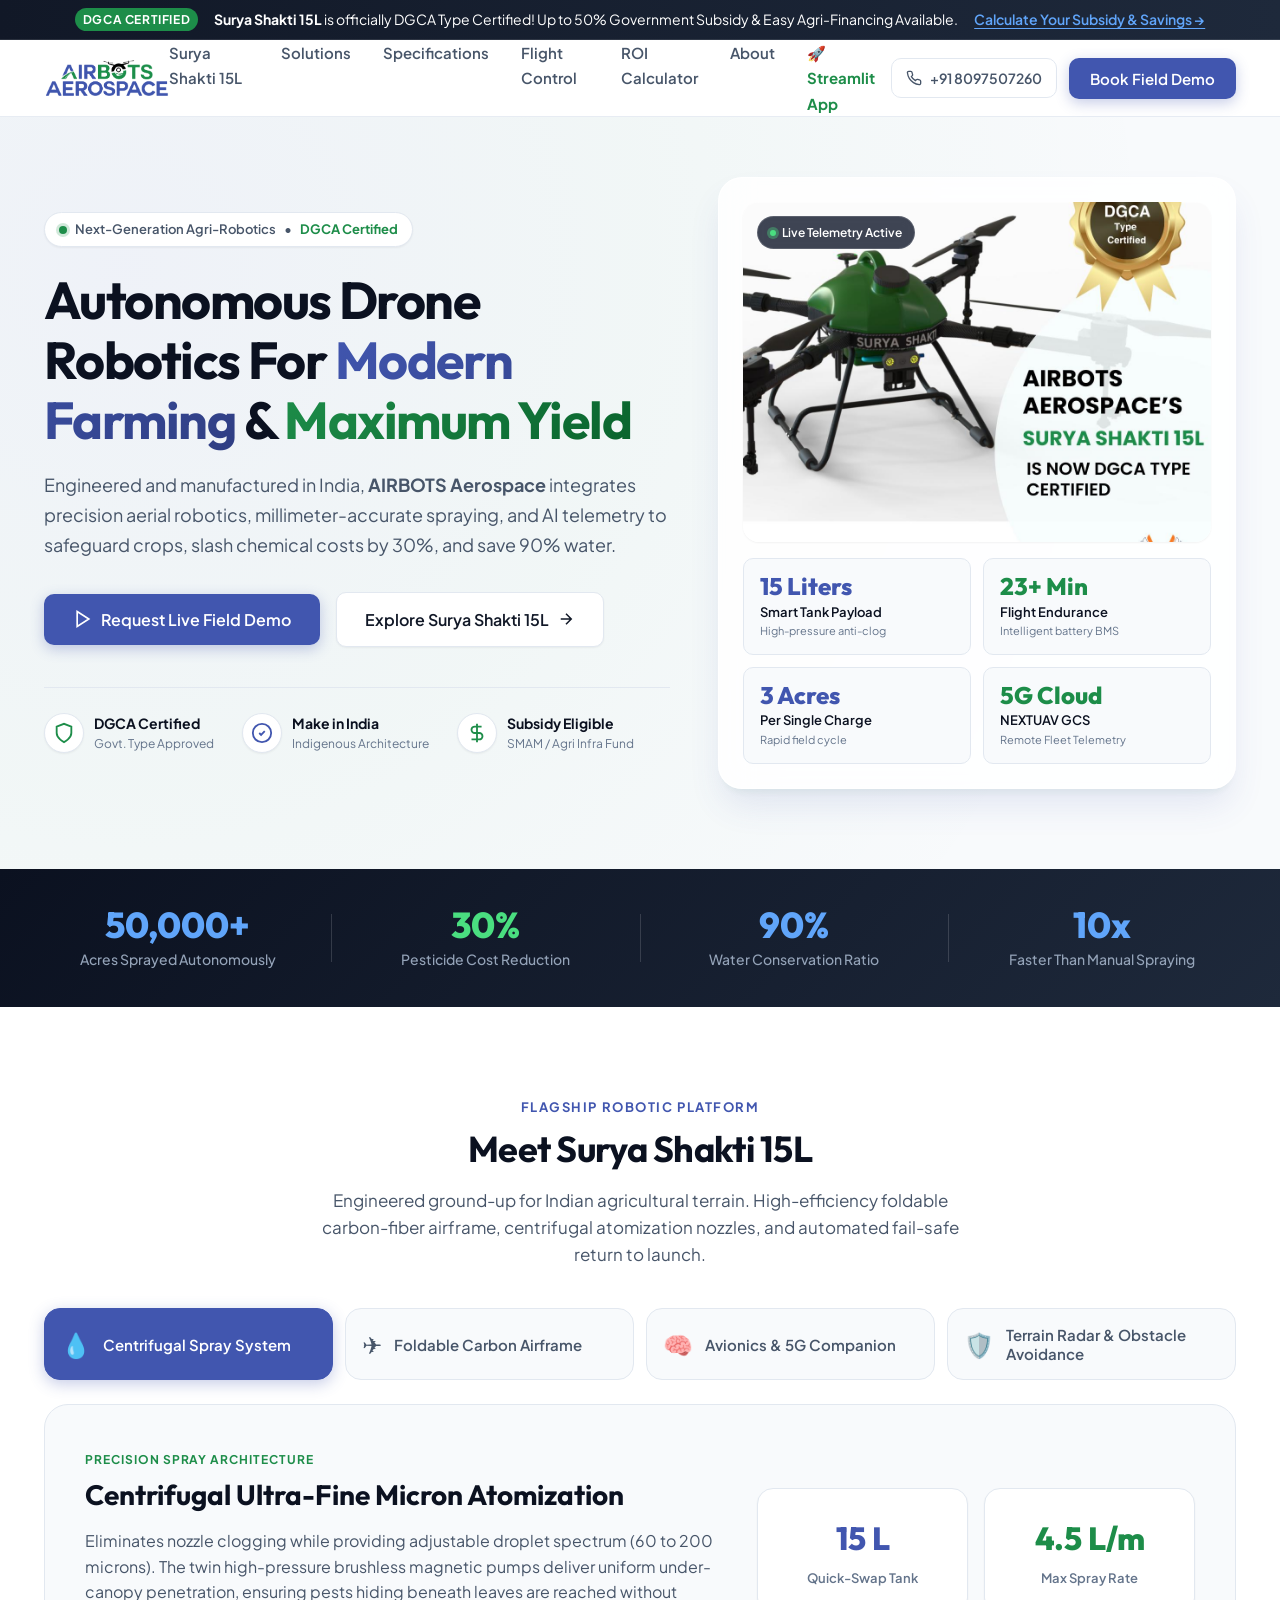
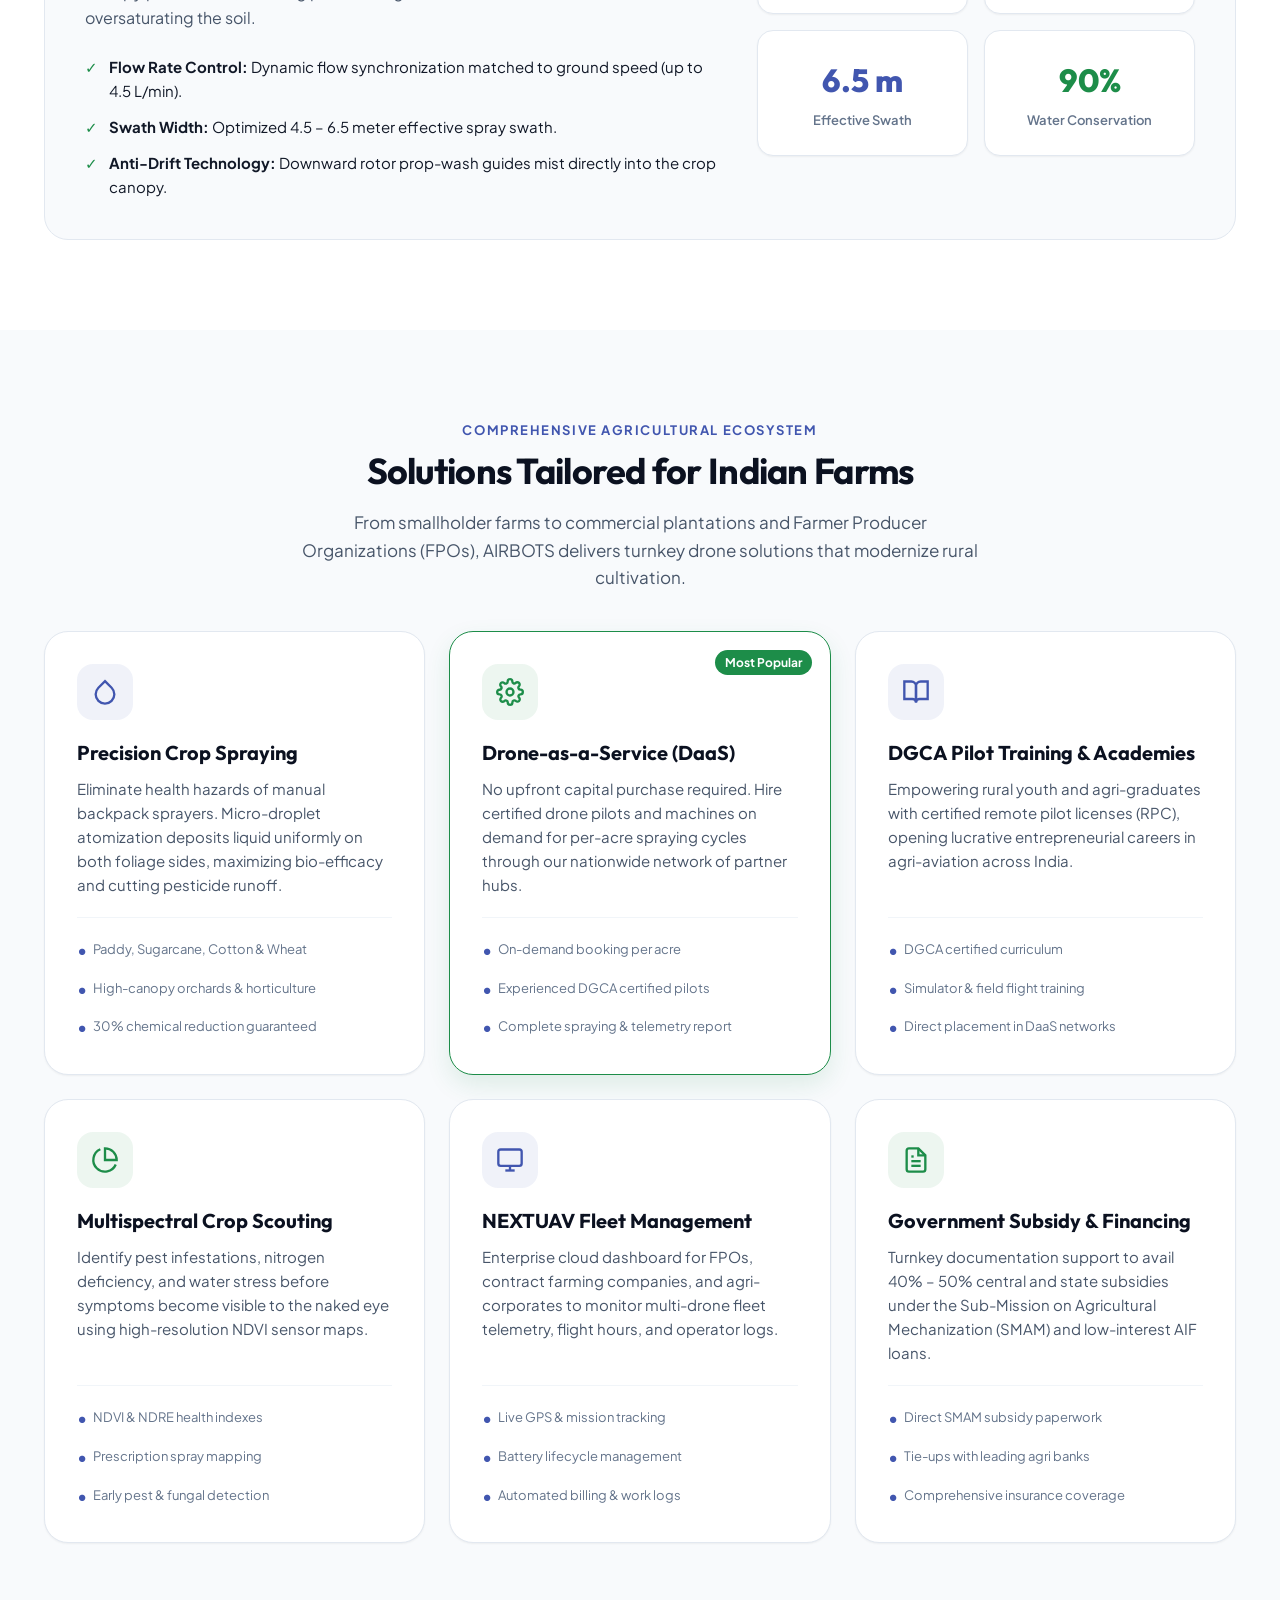
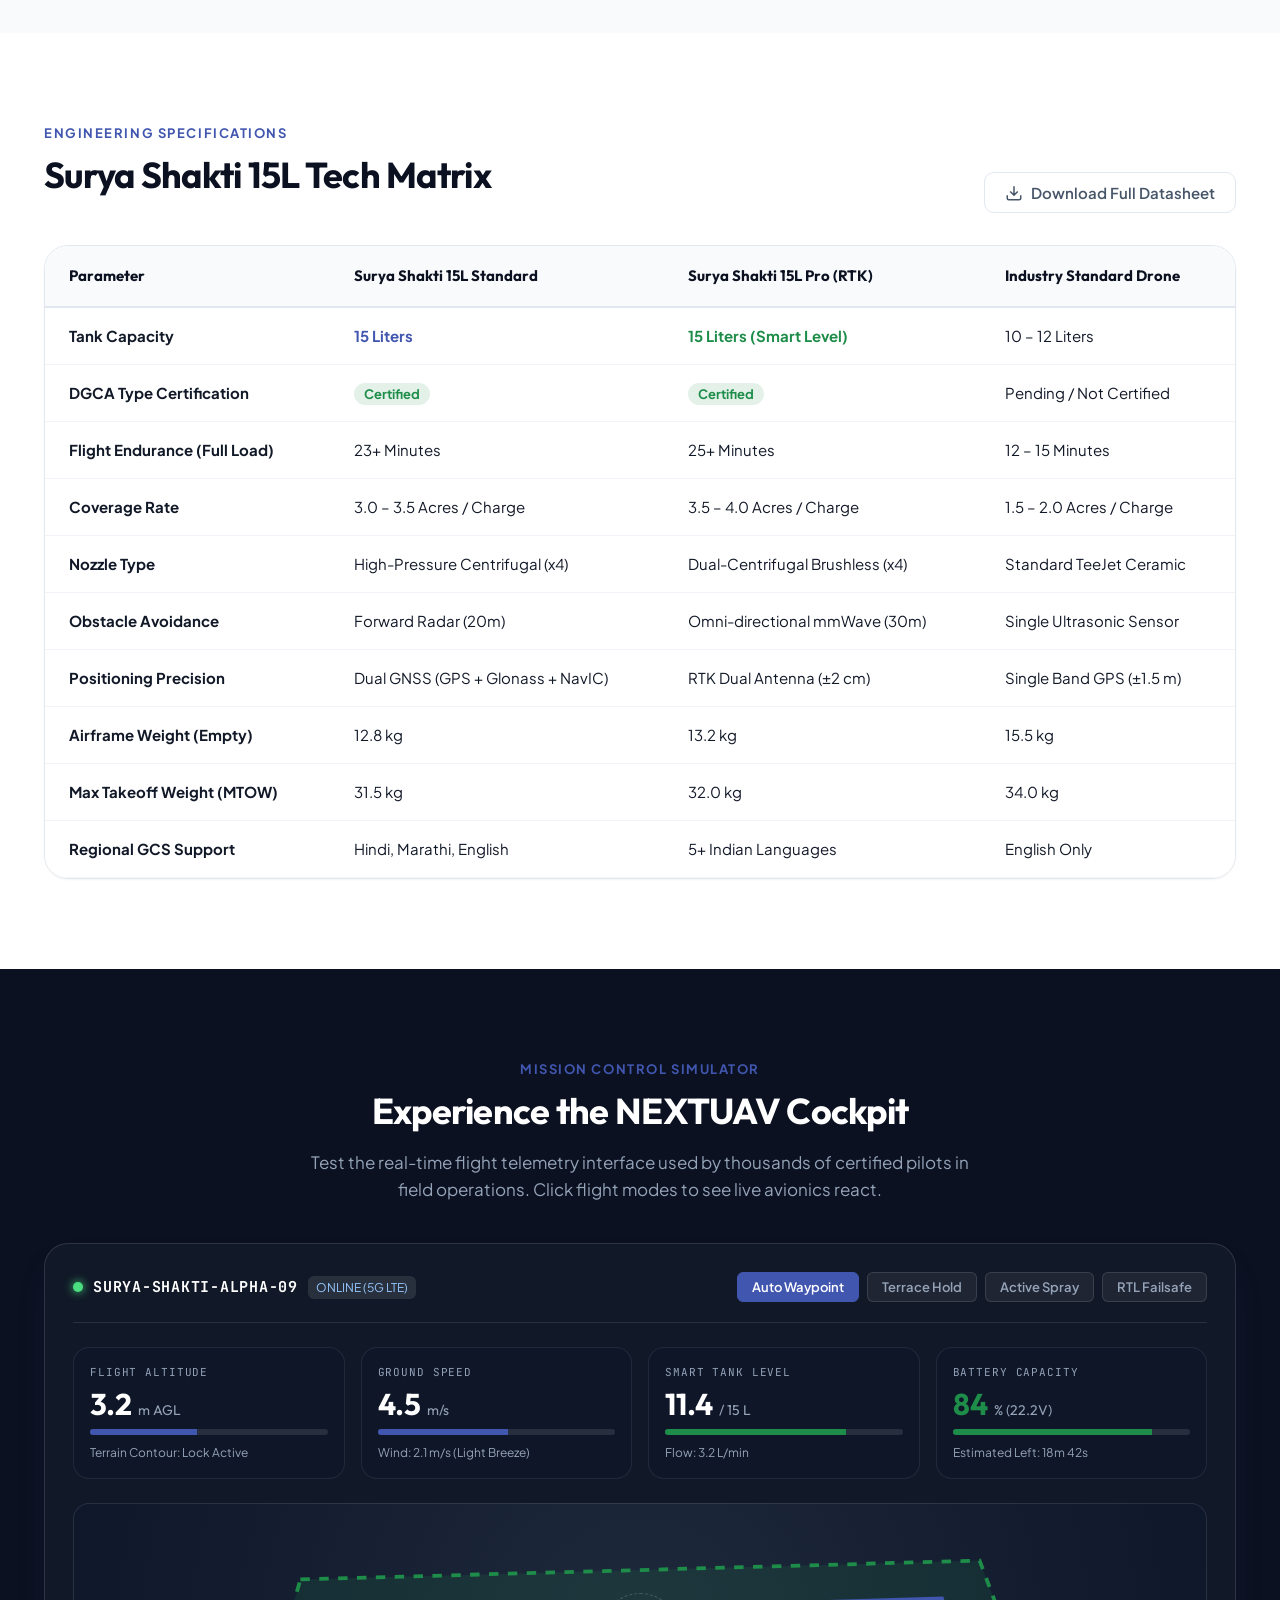
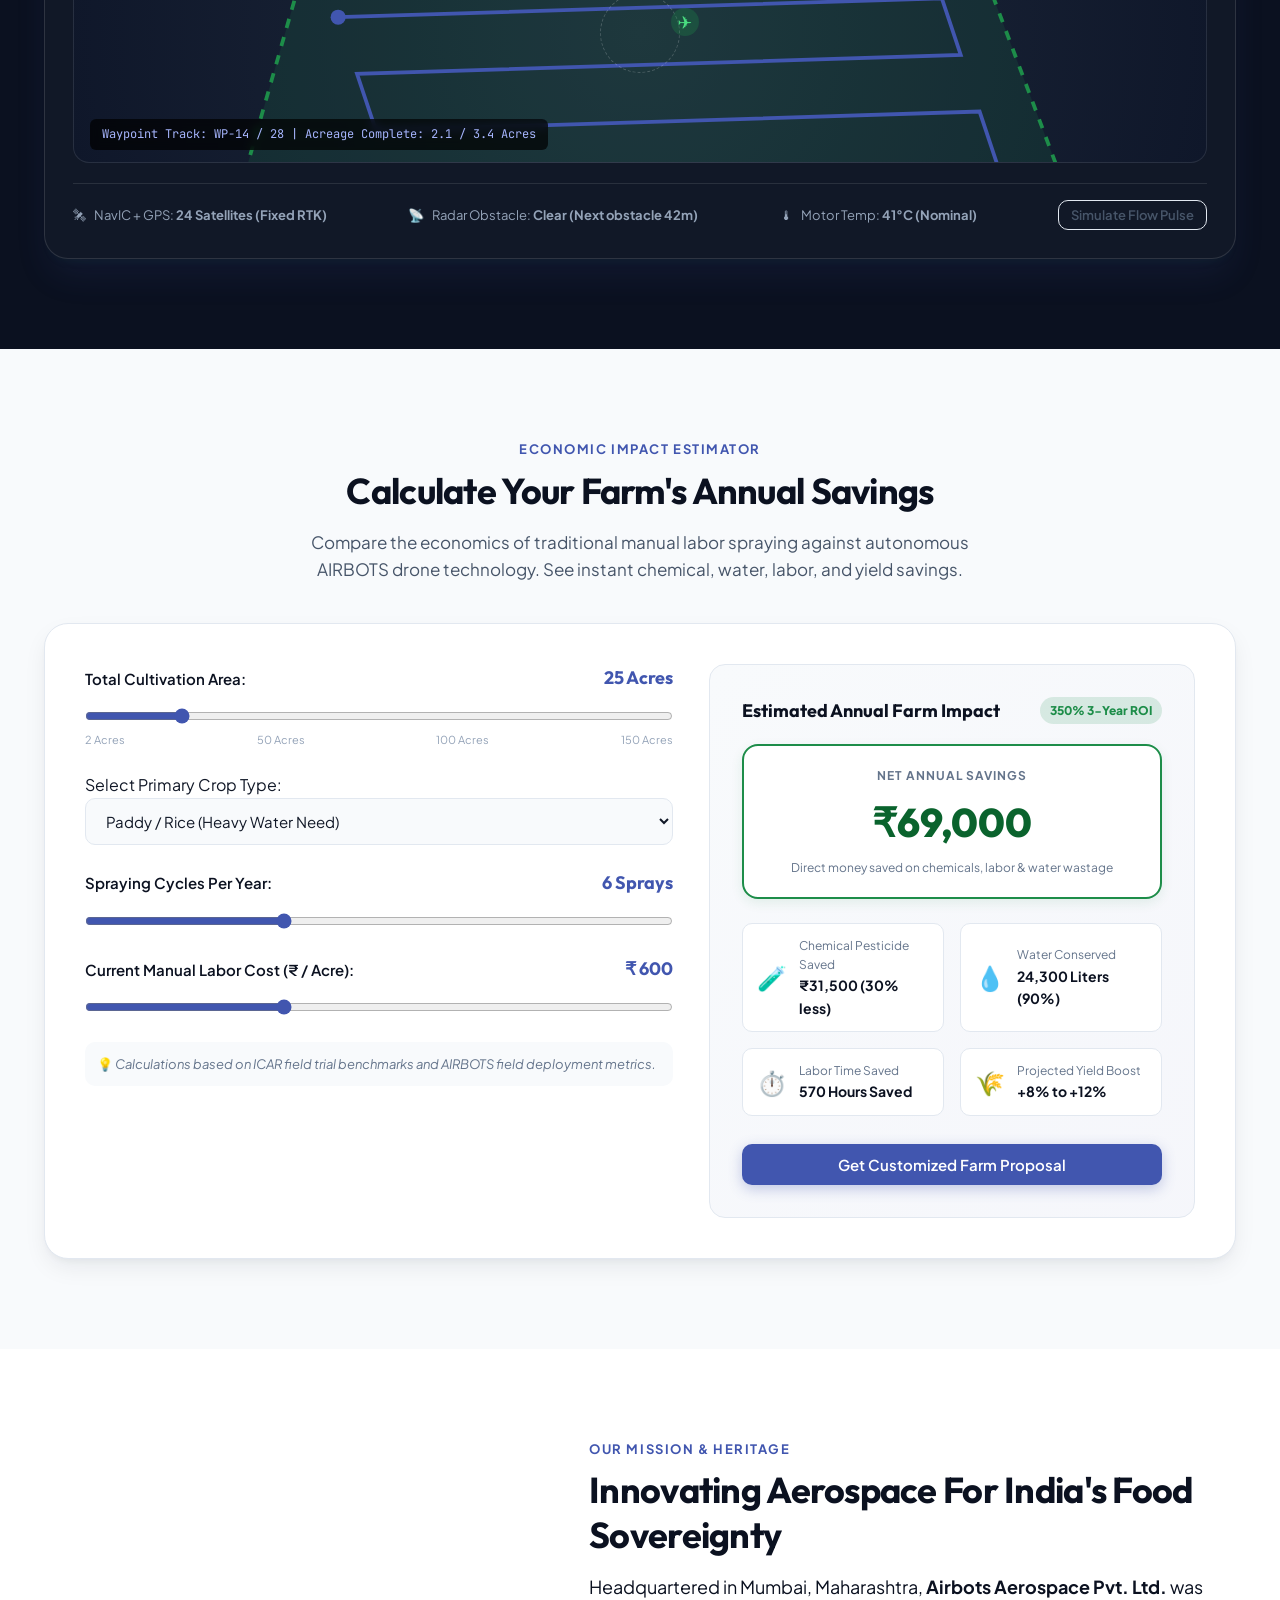
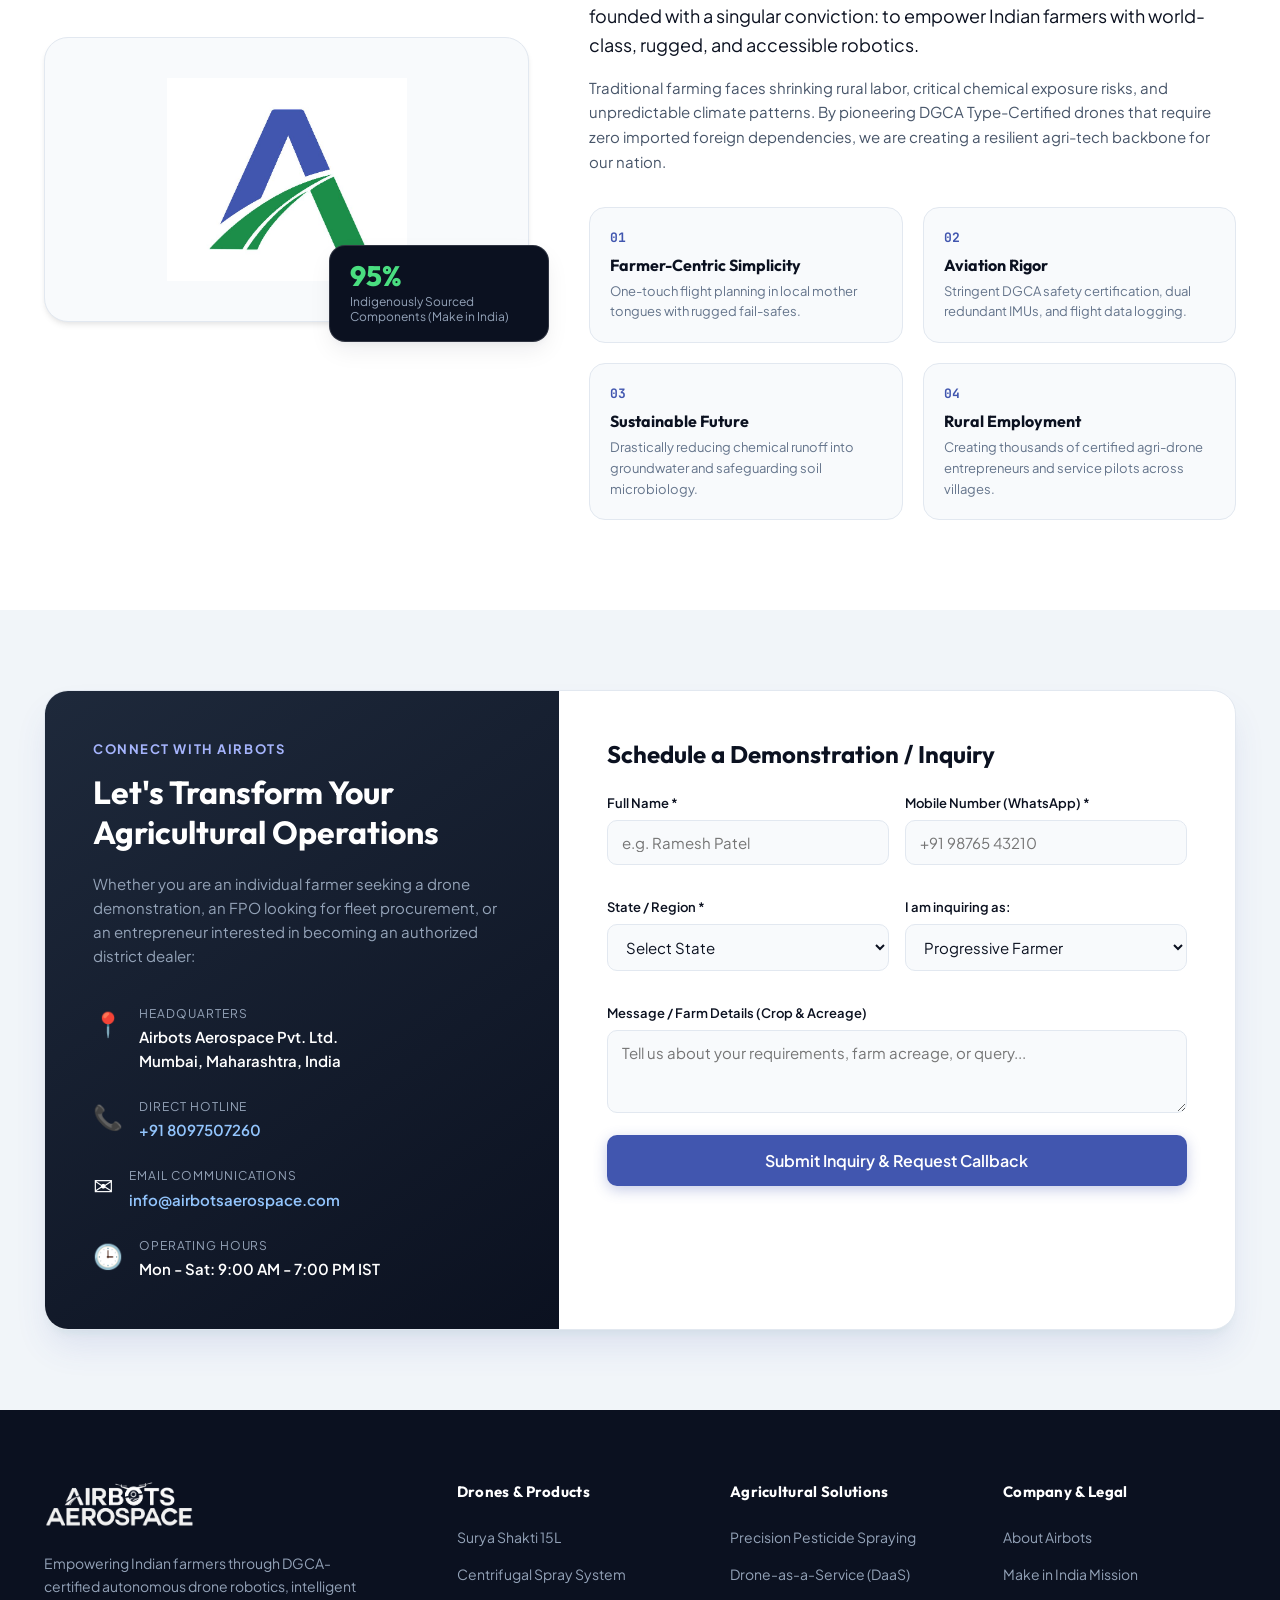
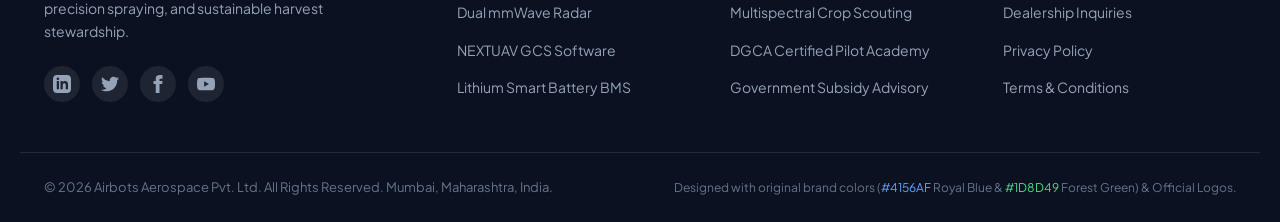
==== commit 674c1c9a: "Add self-contained serverless Streamlit app via stlite" ====
--- a/index.html
+++ b/index.html
@@ -43,6 +43,7 @@
           <li class="nav-item"><a href="#telemetry" class="nav-link">Flight Control</a></li>
           <li class="nav-item"><a href="#calculator" class="nav-link">ROI Calculator</a></li>
           <li class="nav-item"><a href="#about" class="nav-link">About</a></li>
+          <li class="nav-item"><a href="streamlit.html" class="nav-link" style="color: #1D8D49; font-weight:700;">🚀 Streamlit App</a></li>
         </ul>
       </nav>
 
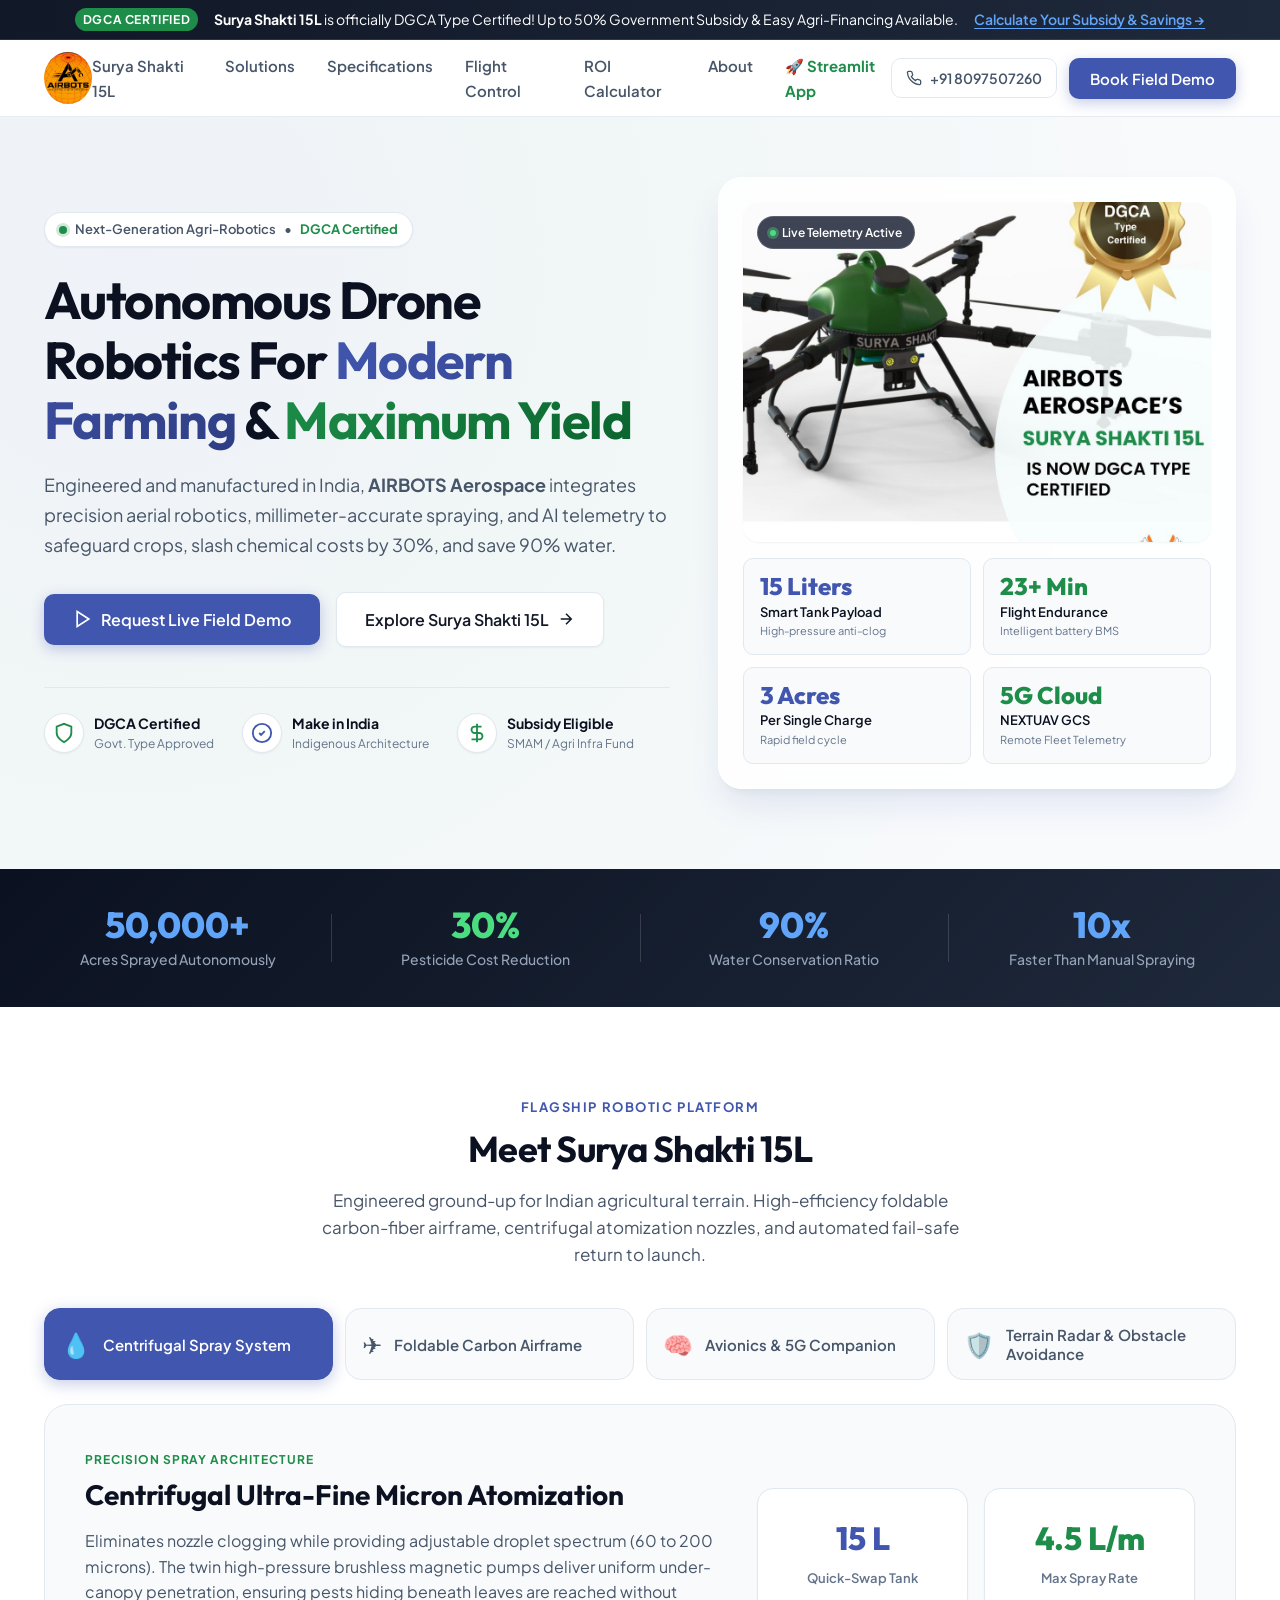
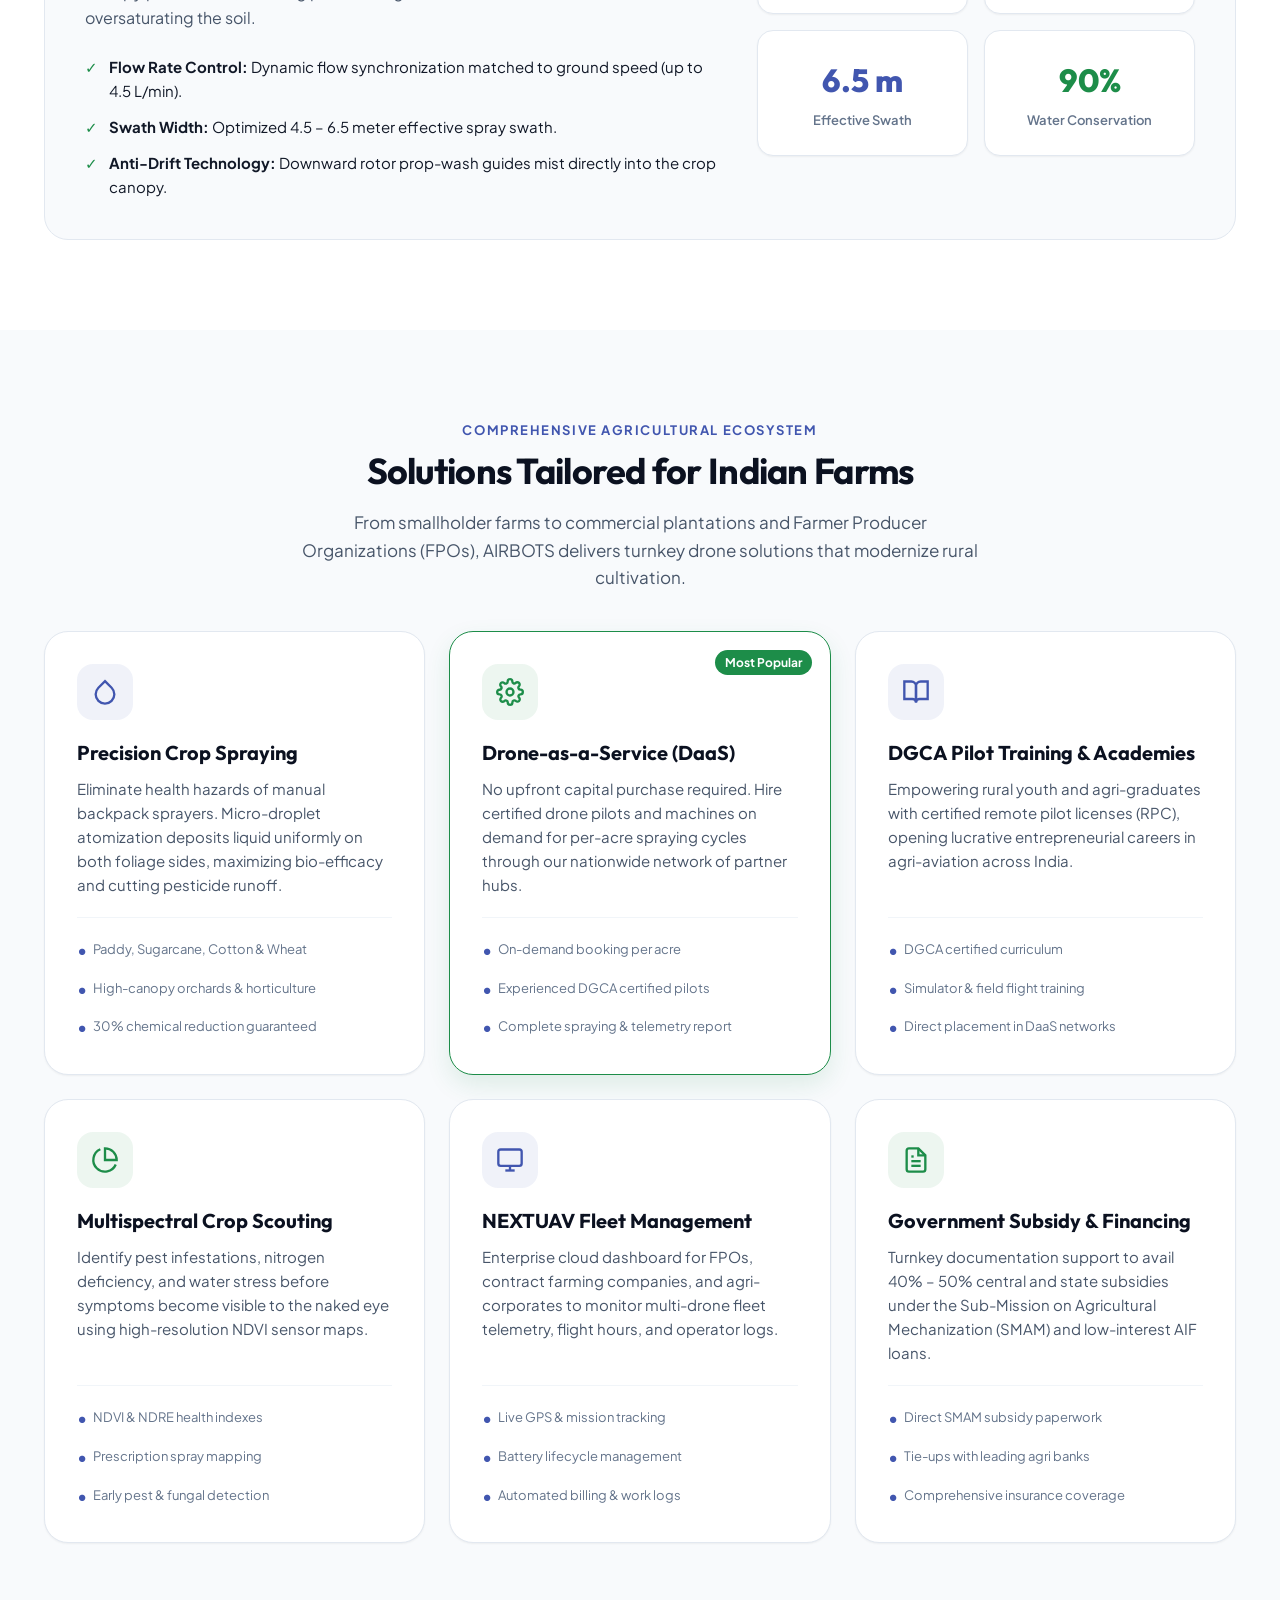
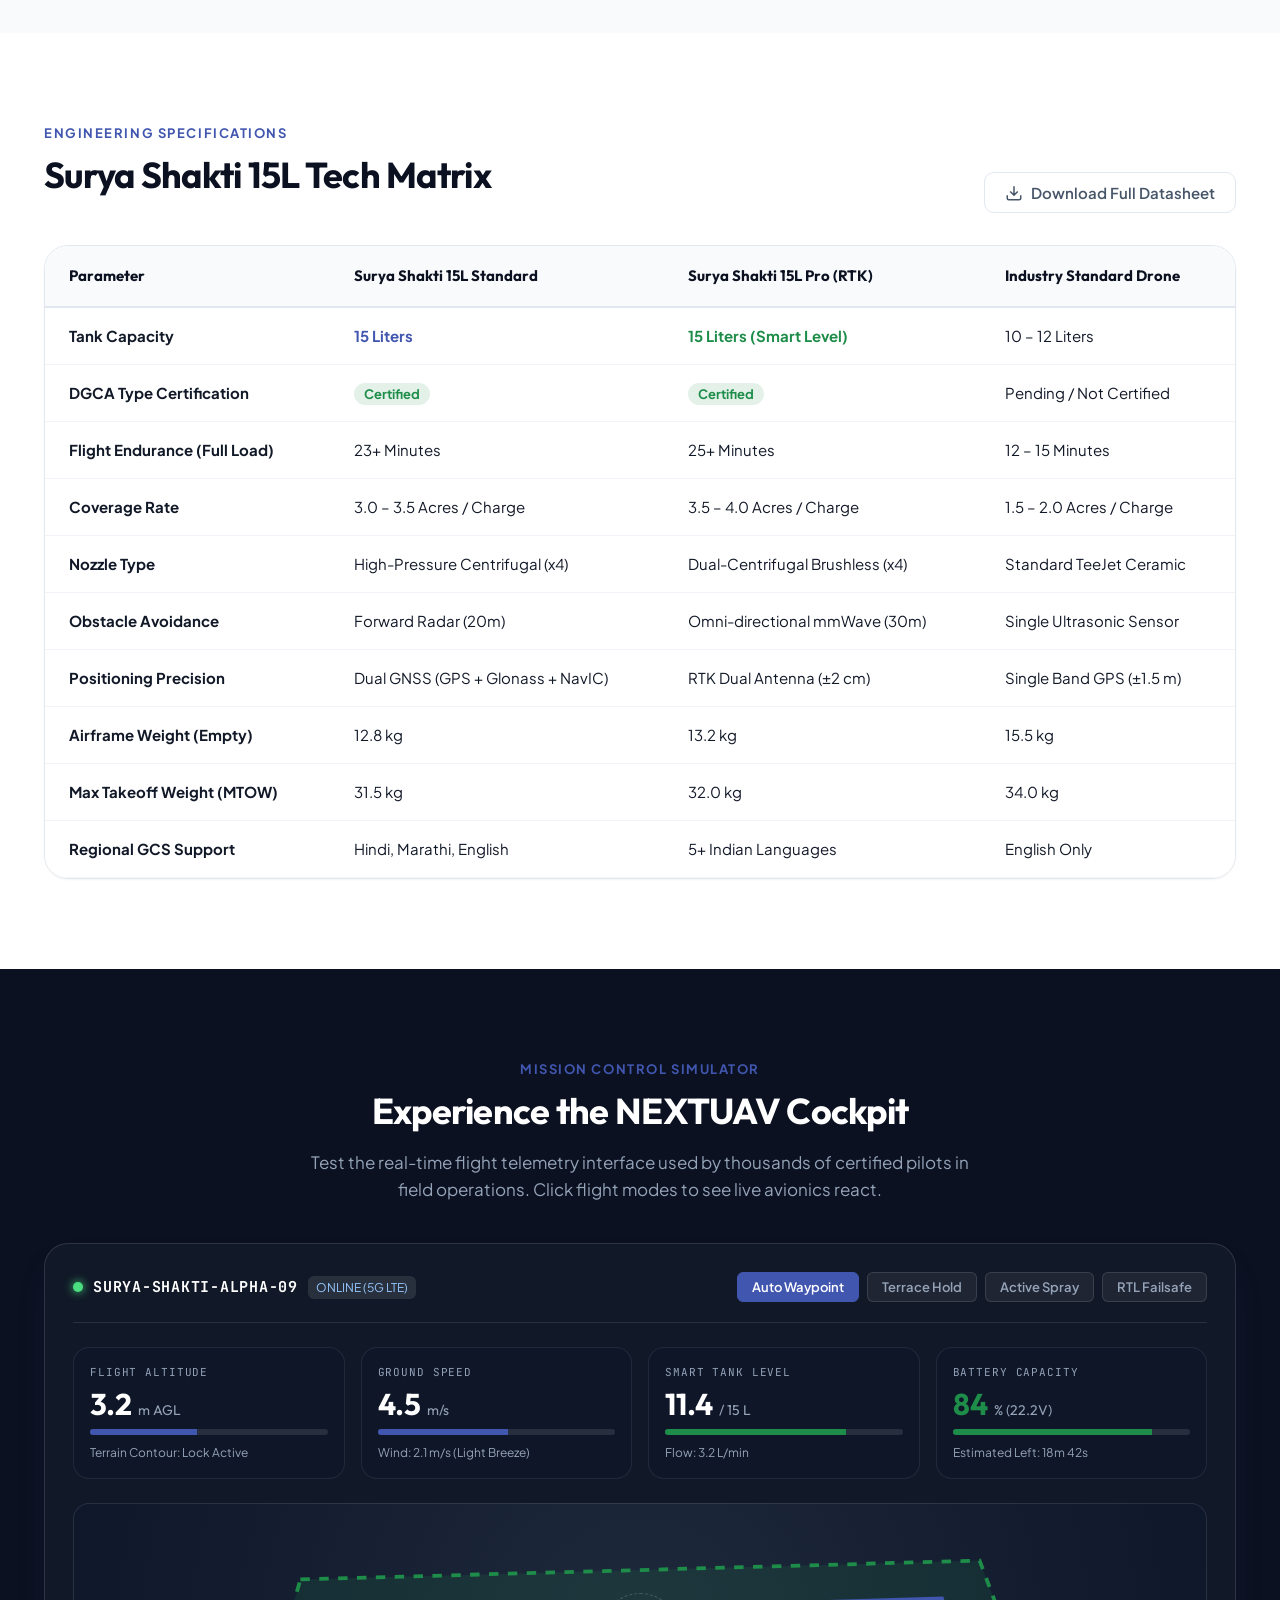
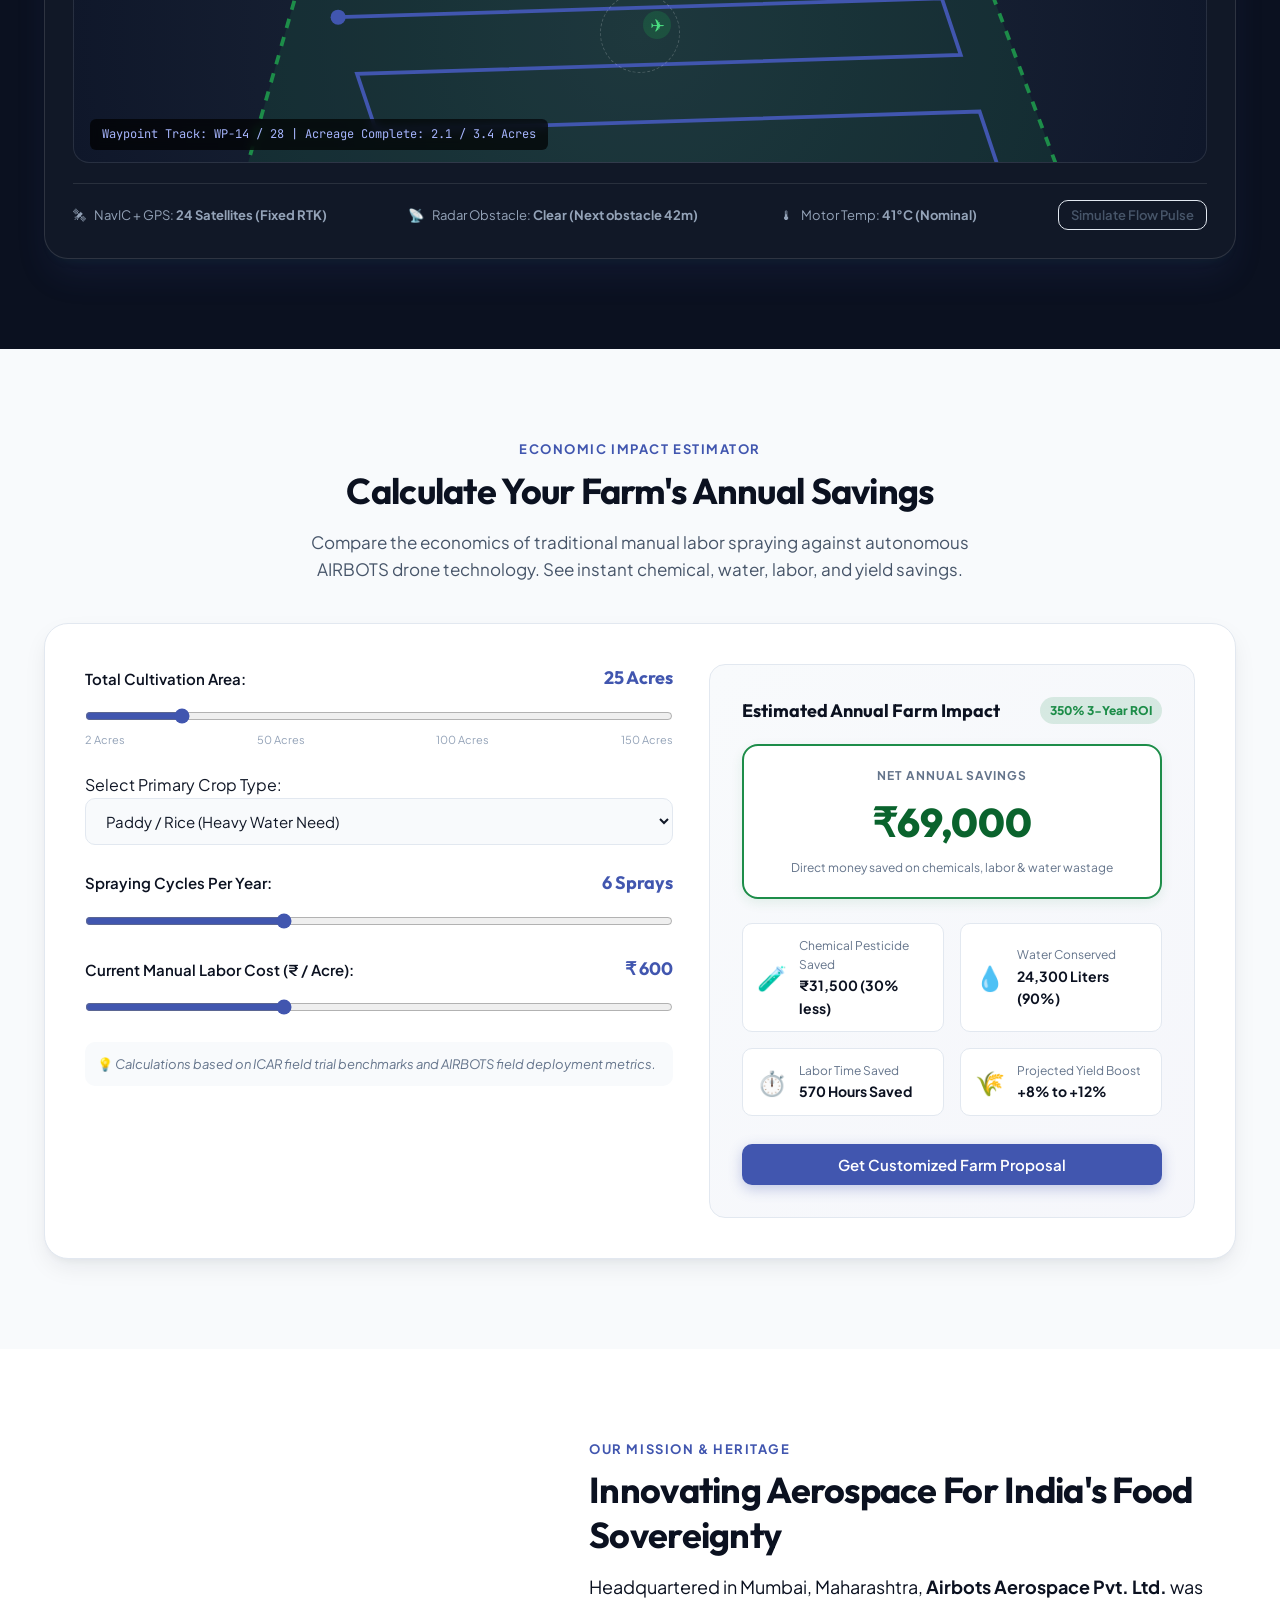
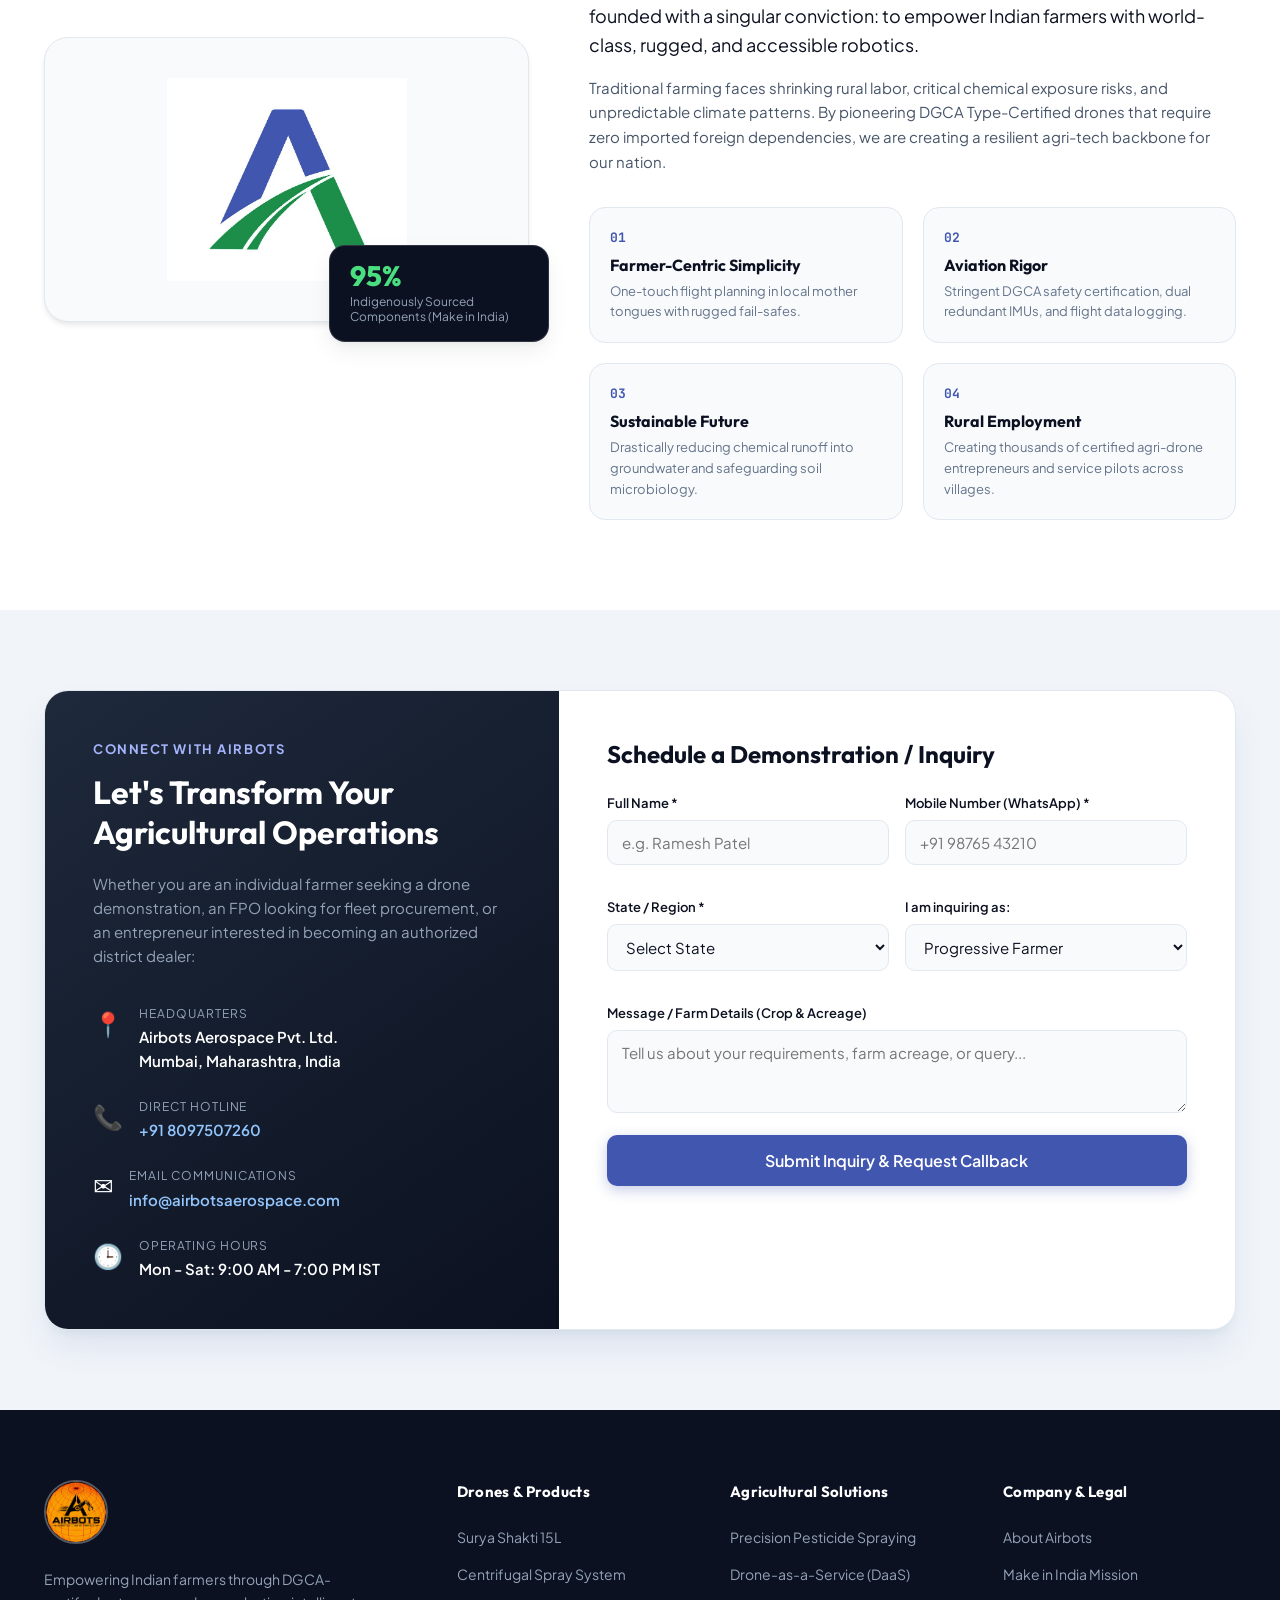
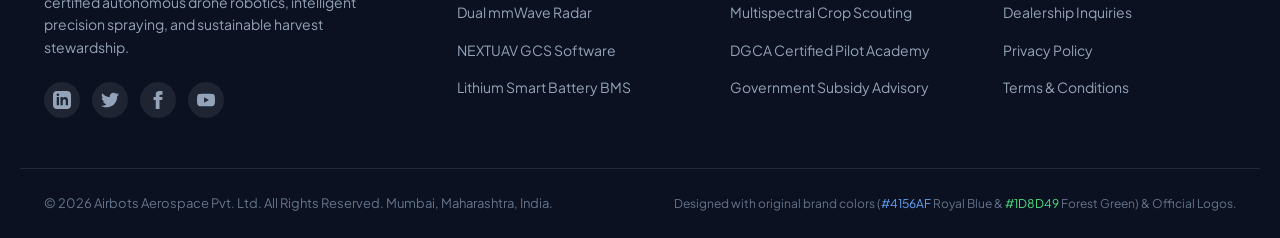
==== commit f69b7759: "feat: replace logo with AIRBOTS Robotics Club VNRVJIET logo" ====
--- a/index.html
+++ b/index.html
@@ -31,7 +31,7 @@
   <header class="site-header" id="navbar">
     <div class="container nav-container">
       <a href="#" class="brand-logo" aria-label="AIRBOTS Aerospace Homepage">
-        <img src="airbot_logo.webp" alt="AIRBOTS AEROSPACE Logo" class="main-logo-img" />
+        <img src="airbots_logo_new.jpg" alt="AIRBOTS Robotics Club Logo" class="main-logo-img" />
       </a>
 
       <!-- Desktop Nav -->
@@ -958,7 +958,7 @@
       <div class="footer-col-brand">
         <!-- Exact white logo on dark background -->
         <a href="#" class="footer-logo-link">
-          <img src="airbot_logofoot.webp" alt="AIRBOTS AEROSPACE Logo (White)" class="footer-logo-img" />
+          <img src="airbots_logo_new.jpg" alt="AIRBOTS Robotics Club Logo" class="footer-logo-img" />
         </a>
         <p class="footer-tagline">
           Empowering Indian farmers through DGCA-certified autonomous drone robotics, intelligent precision spraying, and sustainable harvest stewardship.
--- a/styles.css
+++ b/styles.css
@@ -286,9 +286,11 @@
 }
 
 .main-logo-img {
-  height: 48px;
-  width: auto;
-  object-fit: contain;
+  height: 52px;
+  width: 52px;
+  object-fit: cover;
+  border-radius: 50%;
+  border: 2px solid var(--blue-primary);
 }
 
 .main-nav {
@@ -1628,9 +1630,11 @@
 }
 
 .footer-logo-img {
-  height: 48px;
-  width: auto;
-  object-fit: contain;
+  height: 64px;
+  width: 64px;
+  object-fit: cover;
+  border-radius: 50%;
+  border: 2px solid rgba(255,255,255,0.3);
 }
 
 .footer-tagline {
